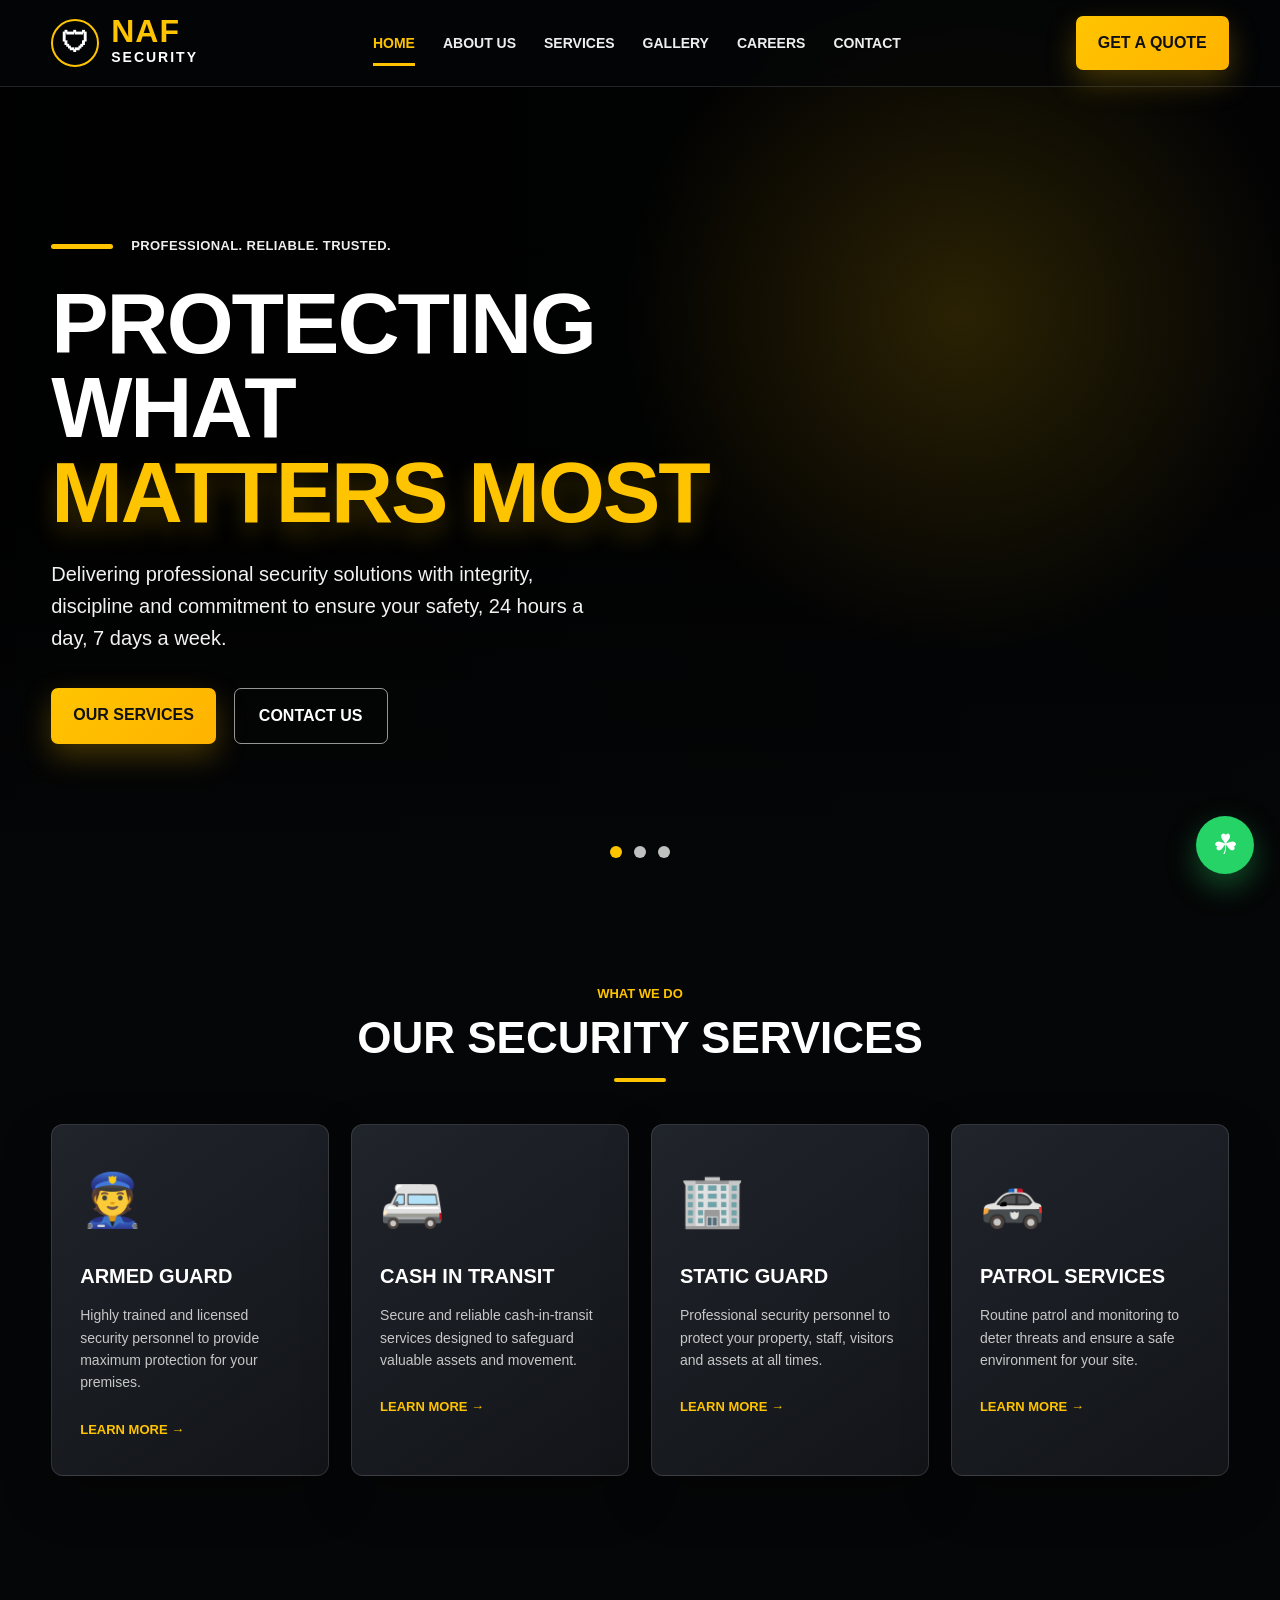
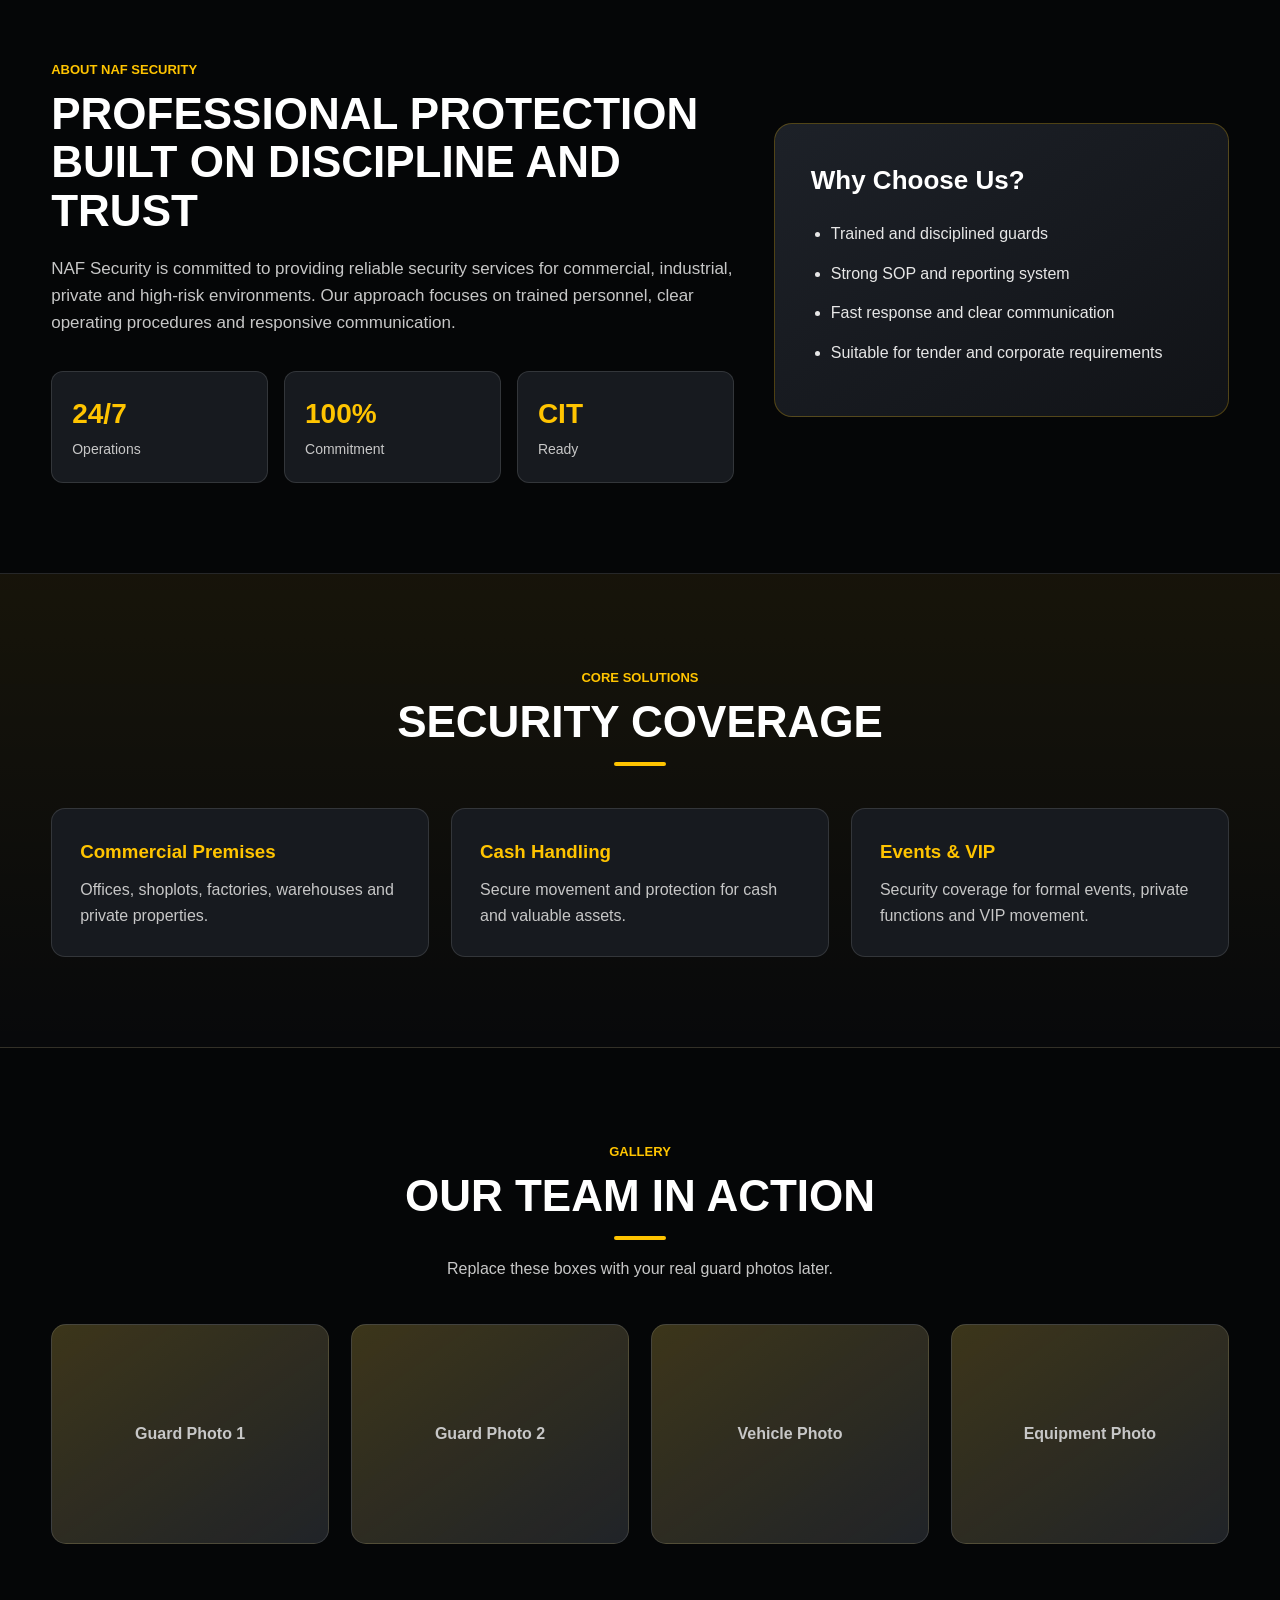
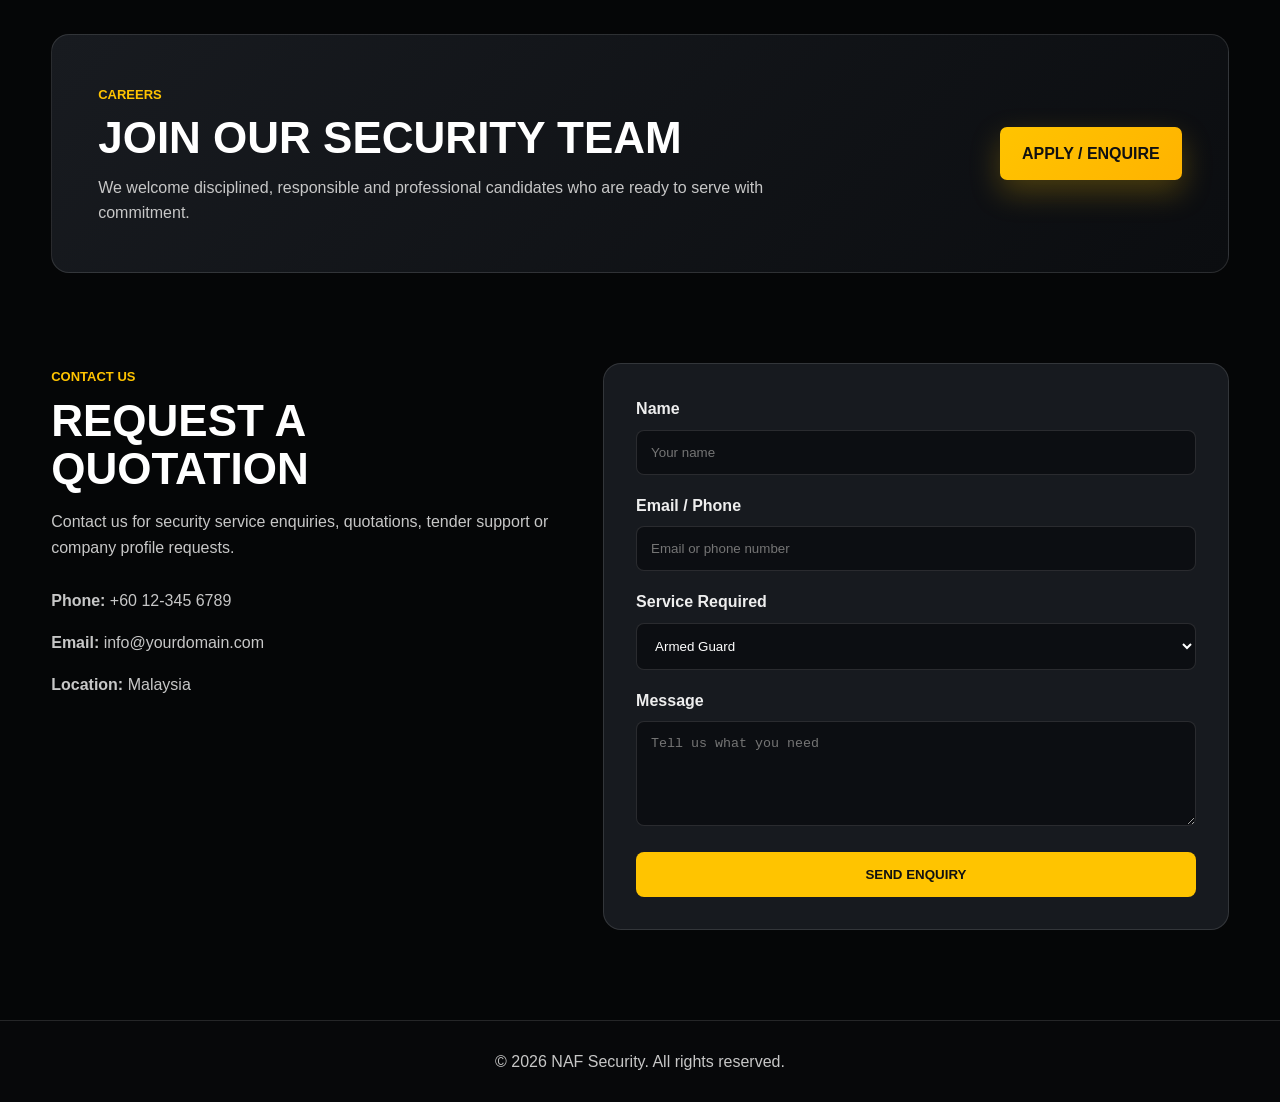
==== index.html @ c83f82d8 "Add files via upload" ====
<!DOCTYPE html>
<html lang="en">
<head>
  <meta charset="UTF-8" />
  <meta name="viewport" content="width=device-width, initial-scale=1.0" />
  <title>NAF Security | Professional Security Services</title>
  <meta name="description" content="NAF Security provides professional security services including armed guards, cash-in-transit, static guards, patrol services and event security." />
  <link rel="stylesheet" href="style.css" />
  <script defer src="script.js"></script>
</head>
<body>
  <header class="site-header" id="top">
    <nav class="navbar">
      <a href="#top" class="brand" aria-label="NAF Security Home">
        <div class="brand-mark">🛡</div>
        <div>
          <span class="brand-main">NAF</span>
          <span class="brand-sub">SECURITY</span>
        </div>
      </a>

      <button class="menu-btn" id="menuBtn" aria-label="Open menu">☰</button>

      <div class="nav-links" id="navLinks">
        <a href="#top" class="active">Home</a>
        <a href="#about">About Us</a>
        <a href="#services">Services</a>
        <a href="#gallery">Gallery</a>
        <a href="#careers">Careers</a>
        <a href="#contact">Contact</a>
      </div>

      <a href="#contact" class="quote-btn">Get a Quote</a>
    </nav>
  </header>

  <main>
    <section class="hero">
      <div class="hero-overlay"></div>
      <div class="hero-content">
        <div class="eyebrow">
          <span></span>
          Professional. Reliable. Trusted.
        </div>
        <h1>Protecting What <strong>Matters Most</strong></h1>
        <p>
          Delivering professional security solutions with integrity, discipline and commitment to ensure your safety, 24 hours a day, 7 days a week.
        </p>
        <div class="hero-actions">
          <a href="#services" class="primary-btn">Our Services</a>
          <a href="#contact" class="secondary-btn">Contact Us</a>
        </div>
      </div>

      <div class="hero-dots" aria-hidden="true">
        <span class="dot active-dot"></span>
        <span class="dot"></span>
        <span class="dot"></span>
      </div>
    </section>

    <section class="section services-preview" id="services">
      <div class="section-title">
        <span>What We Do</span>
        <h2>Our Security Services</h2>
      </div>

      <div class="service-grid">
        <article class="service-card">
          <div class="service-icon">👮</div>
          <h3>Armed Guard</h3>
          <p>Highly trained and licensed security personnel to provide maximum protection for your premises.</p>
          <a href="#contact">Learn More →</a>
        </article>

        <article class="service-card">
          <div class="service-icon">🚐</div>
          <h3>Cash In Transit</h3>
          <p>Secure and reliable cash-in-transit services designed to safeguard valuable assets and movement.</p>
          <a href="#contact">Learn More →</a>
        </article>

        <article class="service-card">
          <div class="service-icon">🏢</div>
          <h3>Static Guard</h3>
          <p>Professional security personnel to protect your property, staff, visitors and assets at all times.</p>
          <a href="#contact">Learn More →</a>
        </article>

        <article class="service-card">
          <div class="service-icon">🚓</div>
          <h3>Patrol Services</h3>
          <p>Routine patrol and monitoring to deter threats and ensure a safe environment for your site.</p>
          <a href="#contact">Learn More →</a>
        </article>
      </div>
    </section>

    <section class="section split-section" id="about">
      <div class="split-text">
        <span class="small-label">About NAF Security</span>
        <h2>Professional Protection Built on Discipline and Trust</h2>
        <p>
          NAF Security is committed to providing reliable security services for commercial, industrial, private and high-risk environments. Our approach focuses on trained personnel, clear operating procedures and responsive communication.
        </p>
        <div class="stats">
          <div>
            <strong>24/7</strong>
            <span>Operations</span>
          </div>
          <div>
            <strong>100%</strong>
            <span>Commitment</span>
          </div>
          <div>
            <strong>CIT</strong>
            <span>Ready</span>
          </div>
        </div>
      </div>

      <div class="about-card">
        <h3>Why Choose Us?</h3>
        <ul>
          <li>Trained and disciplined guards</li>
          <li>Strong SOP and reporting system</li>
          <li>Fast response and clear communication</li>
          <li>Suitable for tender and corporate requirements</li>
        </ul>
      </div>
    </section>

    <section class="section dark-section">
      <div class="section-title">
        <span>Core Solutions</span>
        <h2>Security Coverage</h2>
      </div>

      <div class="coverage-grid">
        <div class="coverage-item">
          <h3>Commercial Premises</h3>
          <p>Offices, shoplots, factories, warehouses and private properties.</p>
        </div>
        <div class="coverage-item">
          <h3>Cash Handling</h3>
          <p>Secure movement and protection for cash and valuable assets.</p>
        </div>
        <div class="coverage-item">
          <h3>Events & VIP</h3>
          <p>Security coverage for formal events, private functions and VIP movement.</p>
        </div>
      </div>
    </section>

    <section class="section gallery-section" id="gallery">
      <div class="section-title">
        <span>Gallery</span>
        <h2>Our Team in Action</h2>
        <p class="section-subtitle">Replace these boxes with your real guard photos later.</p>
      </div>

      <div class="gallery-grid">
        <div class="gallery-box">Guard Photo 1</div>
        <div class="gallery-box">Guard Photo 2</div>
        <div class="gallery-box">Vehicle Photo</div>
        <div class="gallery-box">Equipment Photo</div>
      </div>
    </section>

    <section class="section careers-section" id="careers">
      <div>
        <span class="small-label">Careers</span>
        <h2>Join Our Security Team</h2>
        <p>We welcome disciplined, responsible and professional candidates who are ready to serve with commitment.</p>
      </div>
      <a href="#contact" class="primary-btn">Apply / Enquire</a>
    </section>

    <section class="section contact-section" id="contact">
      <div class="contact-info">
        <span class="small-label">Contact Us</span>
        <h2>Request a Quotation</h2>
        <p>Contact us for security service enquiries, quotations, tender support or company profile requests.</p>

        <div class="contact-list">
          <p><strong>Phone:</strong> +60 12-345 6789</p>
          <p><strong>Email:</strong> info@yourdomain.com</p>
          <p><strong>Location:</strong> Malaysia</p>
        </div>
      </div>

      <form class="contact-form" action="mailto:info@yourdomain.com" method="post" enctype="text/plain">
        <label>
          Name
          <input type="text" name="name" placeholder="Your name" required />
        </label>
        <label>
          Email / Phone
          <input type="text" name="contact" placeholder="Email or phone number" required />
        </label>
        <label>
          Service Required
          <select name="service">
            <option>Armed Guard</option>
            <option>Cash In Transit</option>
            <option>Static Guard</option>
            <option>Patrol Services</option>
            <option>Other</option>
          </select>
        </label>
        <label>
          Message
          <textarea name="message" rows="5" placeholder="Tell us what you need"></textarea>
        </label>
        <button type="submit">Send Enquiry</button>
      </form>
    </section>
  </main>

  <a class="whatsapp-float" href="https://wa.me/60123456789" target="_blank" aria-label="Contact us on WhatsApp">☘</a>

  <footer>
    <p>© <span id="year"></span> NAF Security. All rights reserved.</p>
  </footer>
</body>
</html>
---- style.css ----
* {
  box-sizing: border-box;
  margin: 0;
  padding: 0;
}

:root {
  --black: #050607;
  --dark: #0b0d10;
  --card: #171a1f;
  --card-2: #20242b;
  --yellow: #ffc400;
  --yellow-dark: #dca600;
  --white: #ffffff;
  --muted: #c7c7c7;
  --line: rgba(255, 255, 255, 0.12);
}

html {
  scroll-behavior: smooth;
}

body {
  font-family: Arial, Helvetica, sans-serif;
  background: var(--black);
  color: var(--white);
  line-height: 1.6;
}

a {
  color: inherit;
  text-decoration: none;
}

.site-header {
  position: fixed;
  top: 0;
  width: 100%;
  z-index: 50;
  background: rgba(5, 6, 7, 0.72);
  backdrop-filter: blur(14px);
  border-bottom: 1px solid var(--line);
}

.navbar {
  width: min(1200px, 92%);
  margin: auto;
  height: 86px;
  display: flex;
  align-items: center;
  justify-content: space-between;
}

.brand {
  display: flex;
  align-items: center;
  gap: 12px;
  font-weight: 900;
}

.brand-mark {
  width: 48px;
  height: 48px;
  display: grid;
  place-items: center;
  font-size: 28px;
  border: 2px solid var(--yellow);
  border-radius: 50%;
}

.brand-main {
  display: block;
  color: var(--yellow);
  font-size: 32px;
  line-height: 0.9;
  letter-spacing: 1px;
}

.brand-sub {
  display: block;
  font-size: 14px;
  letter-spacing: 2px;
}

.nav-links {
  display: flex;
  align-items: center;
  gap: 28px;
  text-transform: uppercase;
  font-size: 14px;
  font-weight: 800;
}

.nav-links a {
  position: relative;
  color: #eeeeee;
}

.nav-links a.active,
.nav-links a:hover {
  color: var(--yellow);
}

.nav-links a.active::after,
.nav-links a:hover::after {
  content: "";
  position: absolute;
  left: 0;
  bottom: -12px;
  width: 100%;
  height: 3px;
  background: var(--yellow);
}

.quote-btn,
.primary-btn {
  background: linear-gradient(135deg, var(--yellow), #ffb300);
  color: #111;
  padding: 14px 22px;
  border-radius: 7px;
  font-weight: 900;
  text-transform: uppercase;
  box-shadow: 0 12px 30px rgba(255, 196, 0, 0.25);
}

.quote-btn:hover,
.primary-btn:hover {
  transform: translateY(-2px);
  transition: 0.2s;
}

.menu-btn {
  display: none;
  background: none;
  border: 1px solid var(--line);
  color: var(--white);
  font-size: 26px;
  padding: 8px 12px;
  border-radius: 8px;
}

.hero {
  min-height: 100vh;
  position: relative;
  display: flex;
  align-items: center;
  overflow: hidden;
  background:
    linear-gradient(90deg, rgba(0,0,0,0.92) 0%, rgba(0,0,0,0.76) 42%, rgba(0,0,0,0.45) 100%),
    url("images/hero-guards.svg");
  background-size: cover;
  background-position: center;
}

.hero::after {
  content: "";
  position: absolute;
  inset: 0;
  background:
    radial-gradient(circle at 75% 35%, rgba(255, 196, 0, 0.16), transparent 30%),
    linear-gradient(180deg, transparent 55%, var(--black) 100%);
}

.hero-content {
  position: relative;
  z-index: 2;
  width: min(1200px, 92%);
  margin: auto;
  padding-top: 80px;
}

.eyebrow {
  display: flex;
  align-items: center;
  gap: 18px;
  color: #eeeeee;
  text-transform: uppercase;
  font-weight: 900;
  font-size: 13px;
  letter-spacing: 0.4px;
  margin-bottom: 24px;
}

.eyebrow span {
  width: 62px;
  height: 5px;
  background: var(--yellow);
  border-radius: 99px;
}

.hero h1 {
  max-width: 700px;
  font-size: clamp(42px, 7vw, 86px);
  line-height: 0.98;
  text-transform: uppercase;
  letter-spacing: -2px;
  margin-bottom: 24px;
}

.hero h1 strong {
  display: block;
  color: var(--yellow);
  text-shadow: 0 12px 25px rgba(255, 196, 0, 0.22);
}

.hero p {
  max-width: 560px;
  color: #f2f2f2;
  font-size: 20px;
  margin-bottom: 34px;
}

.hero-actions {
  display: flex;
  gap: 18px;
  flex-wrap: wrap;
}

.secondary-btn {
  border: 1px solid rgba(255,255,255,0.58);
  padding: 14px 24px;
  border-radius: 7px;
  font-weight: 900;
  text-transform: uppercase;
}

.secondary-btn:hover {
  background: rgba(255,255,255,0.08);
}

.hero-dots {
  position: absolute;
  z-index: 3;
  bottom: 42px;
  left: 50%;
  transform: translateX(-50%);
  display: flex;
  gap: 12px;
}

.dot {
  width: 12px;
  height: 12px;
  background: rgba(255,255,255,0.75);
  border-radius: 50%;
}

.active-dot {
  background: var(--yellow);
}

.section {
  width: min(1200px, 92%);
  margin: auto;
  padding: 90px 0;
}

.services-preview {
  margin-top: -10px;
}

.section-title {
  text-align: center;
  margin-bottom: 42px;
}

.section-title span,
.small-label {
  color: var(--yellow);
  text-transform: uppercase;
  font-weight: 900;
  font-size: 13px;
}

.section-title h2,
.split-text h2,
.careers-section h2,
.contact-info h2 {
  font-size: clamp(30px, 4vw, 44px);
  text-transform: uppercase;
  line-height: 1.1;
  margin-top: 8px;
}

.section-title h2::after {
  content: "";
  width: 52px;
  height: 4px;
  background: var(--yellow);
  display: block;
  margin: 16px auto 0;
  border-radius: 99px;
}

.section-subtitle {
  color: var(--muted);
  margin-top: 16px;
}

.service-grid {
  display: grid;
  grid-template-columns: repeat(4, 1fr);
  gap: 22px;
}

.service-card {
  background: linear-gradient(145deg, var(--card-2), #121418);
  border: 1px solid var(--line);
  border-radius: 12px;
  padding: 34px 28px;
  min-height: 265px;
  box-shadow: 0 20px 50px rgba(0,0,0,0.28);
  transition: 0.25s;
}

.service-card:hover {
  transform: translateY(-10px);
  border-color: rgba(255,196,0,0.5);
}

.service-icon {
  font-size: 52px;
  margin-bottom: 18px;
  filter: grayscale(0.1);
}

.service-card h3 {
  font-size: 20px;
  text-transform: uppercase;
  margin-bottom: 12px;
}

.service-card p {
  color: var(--muted);
  font-size: 14px;
  margin-bottom: 22px;
}

.service-card a {
  color: var(--yellow);
  text-transform: uppercase;
  font-size: 13px;
  font-weight: 900;
}

.split-section {
  display: grid;
  grid-template-columns: 1.2fr 0.8fr;
  gap: 40px;
  align-items: center;
}

.split-text p {
  color: var(--muted);
  margin-top: 20px;
  font-size: 17px;
}

.stats {
  display: grid;
  grid-template-columns: repeat(3, 1fr);
  gap: 16px;
  margin-top: 34px;
}

.stats div {
  background: var(--card);
  border: 1px solid var(--line);
  border-radius: 12px;
  padding: 20px;
}

.stats strong {
  display: block;
  color: var(--yellow);
  font-size: 28px;
}

.stats span {
  color: var(--muted);
  font-size: 14px;
}

.about-card {
  background: linear-gradient(145deg, #1d2128, #111317);
  border: 1px solid rgba(255, 196, 0, 0.25);
  border-radius: 18px;
  padding: 36px;
}

.about-card h3 {
  font-size: 26px;
  margin-bottom: 20px;
}

.about-card li {
  margin-left: 20px;
  margin-bottom: 14px;
  color: #e7e7e7;
}

.dark-section {
  width: 100%;
  padding-left: max(4%, calc((100% - 1200px) / 2));
  padding-right: max(4%, calc((100% - 1200px) / 2));
  background:
    linear-gradient(180deg, rgba(255,196,0,0.06), transparent),
    #08090b;
  border-top: 1px solid var(--line);
  border-bottom: 1px solid var(--line);
}

.coverage-grid,
.gallery-grid {
  display: grid;
  grid-template-columns: repeat(3, 1fr);
  gap: 22px;
}

.coverage-item {
  background: var(--card);
  border: 1px solid var(--line);
  border-radius: 14px;
  padding: 28px;
}

.coverage-item h3 {
  color: var(--yellow);
  margin-bottom: 10px;
}

.coverage-item p {
  color: var(--muted);
}

.gallery-grid {
  grid-template-columns: repeat(4, 1fr);
}

.gallery-box {
  min-height: 220px;
  border-radius: 15px;
  background:
    linear-gradient(145deg, rgba(255,196,0,0.16), rgba(255,255,255,0.04)),
    #171a1f;
  border: 1px solid var(--line);
  display: grid;
  place-items: center;
  color: var(--muted);
  font-weight: 800;
}

.careers-section {
  background: linear-gradient(135deg, #181b20, #0b0d10);
  border: 1px solid var(--line);
  border-radius: 18px;
  padding: 46px;
  display: flex;
  justify-content: space-between;
  align-items: center;
  gap: 24px;
}

.careers-section p {
  color: var(--muted);
  margin-top: 12px;
  max-width: 700px;
}

.contact-section {
  display: grid;
  grid-template-columns: 0.9fr 1.1fr;
  gap: 40px;
}

.contact-info p {
  color: var(--muted);
  margin-top: 16px;
}

.contact-list {
  margin-top: 28px;
}

.contact-form {
  background: var(--card);
  border: 1px solid var(--line);
  border-radius: 18px;
  padding: 32px;
  display: grid;
  gap: 18px;
}

.contact-form label {
  color: #eeeeee;
  font-weight: 700;
}

.contact-form input,
.contact-form select,
.contact-form textarea {
  width: 100%;
  margin-top: 8px;
  padding: 14px 14px;
  border-radius: 8px;
  border: 1px solid var(--line);
  background: #0c0e12;
  color: var(--white);
  outline: none;
}

.contact-form input:focus,
.contact-form select:focus,
.contact-form textarea:focus {
  border-color: var(--yellow);
}

.contact-form button {
  border: none;
  background: var(--yellow);
  color: #111;
  padding: 15px;
  border-radius: 8px;
  font-weight: 900;
  text-transform: uppercase;
  cursor: pointer;
}

.whatsapp-float {
  position: fixed;
  right: 26px;
  bottom: 26px;
  width: 58px;
  height: 58px;
  background: #25d366;
  border-radius: 50%;
  display: grid;
  place-items: center;
  font-size: 28px;
  z-index: 70;
  box-shadow: 0 12px 30px rgba(37, 211, 102, 0.35);
}

footer {
  border-top: 1px solid var(--line);
  text-align: center;
  color: var(--muted);
  padding: 28px;
  background: #07080a;
}

@media (max-width: 980px) {
  .quote-btn {
    display: none;
  }

  .menu-btn {
    display: block;
  }

  .nav-links {
    position: absolute;
    top: 86px;
    right: 4%;
    left: 4%;
    background: rgba(12, 14, 18, 0.98);
    border: 1px solid var(--line);
    border-radius: 14px;
    padding: 20px;
    display: none;
    flex-direction: column;
    align-items: flex-start;
  }

  .nav-links.show {
    display: flex;
  }

  .service-grid,
  .coverage-grid,
  .gallery-grid {
    grid-template-columns: repeat(2, 1fr);
  }

  .split-section,
  .contact-section {
    grid-template-columns: 1fr;
  }

  .careers-section {
    flex-direction: column;
    align-items: flex-start;
  }
}

@media (max-width: 620px) {
  .navbar {
    height: 76px;
  }

  .brand-main {
    font-size: 26px;
  }

  .brand-mark {
    width: 42px;
    height: 42px;
  }

  .nav-links {
    top: 76px;
  }

  .hero p {
    font-size: 16px;
  }

  .hero-actions {
    flex-direction: column;
    align-items: flex-start;
  }

  .service-grid,
  .coverage-grid,
  .gallery-grid,
  .stats {
    grid-template-columns: 1fr;
  }

  .section {
    padding: 70px 0;
  }

  .careers-section,
  .contact-form {
    padding: 24px;
  }
}
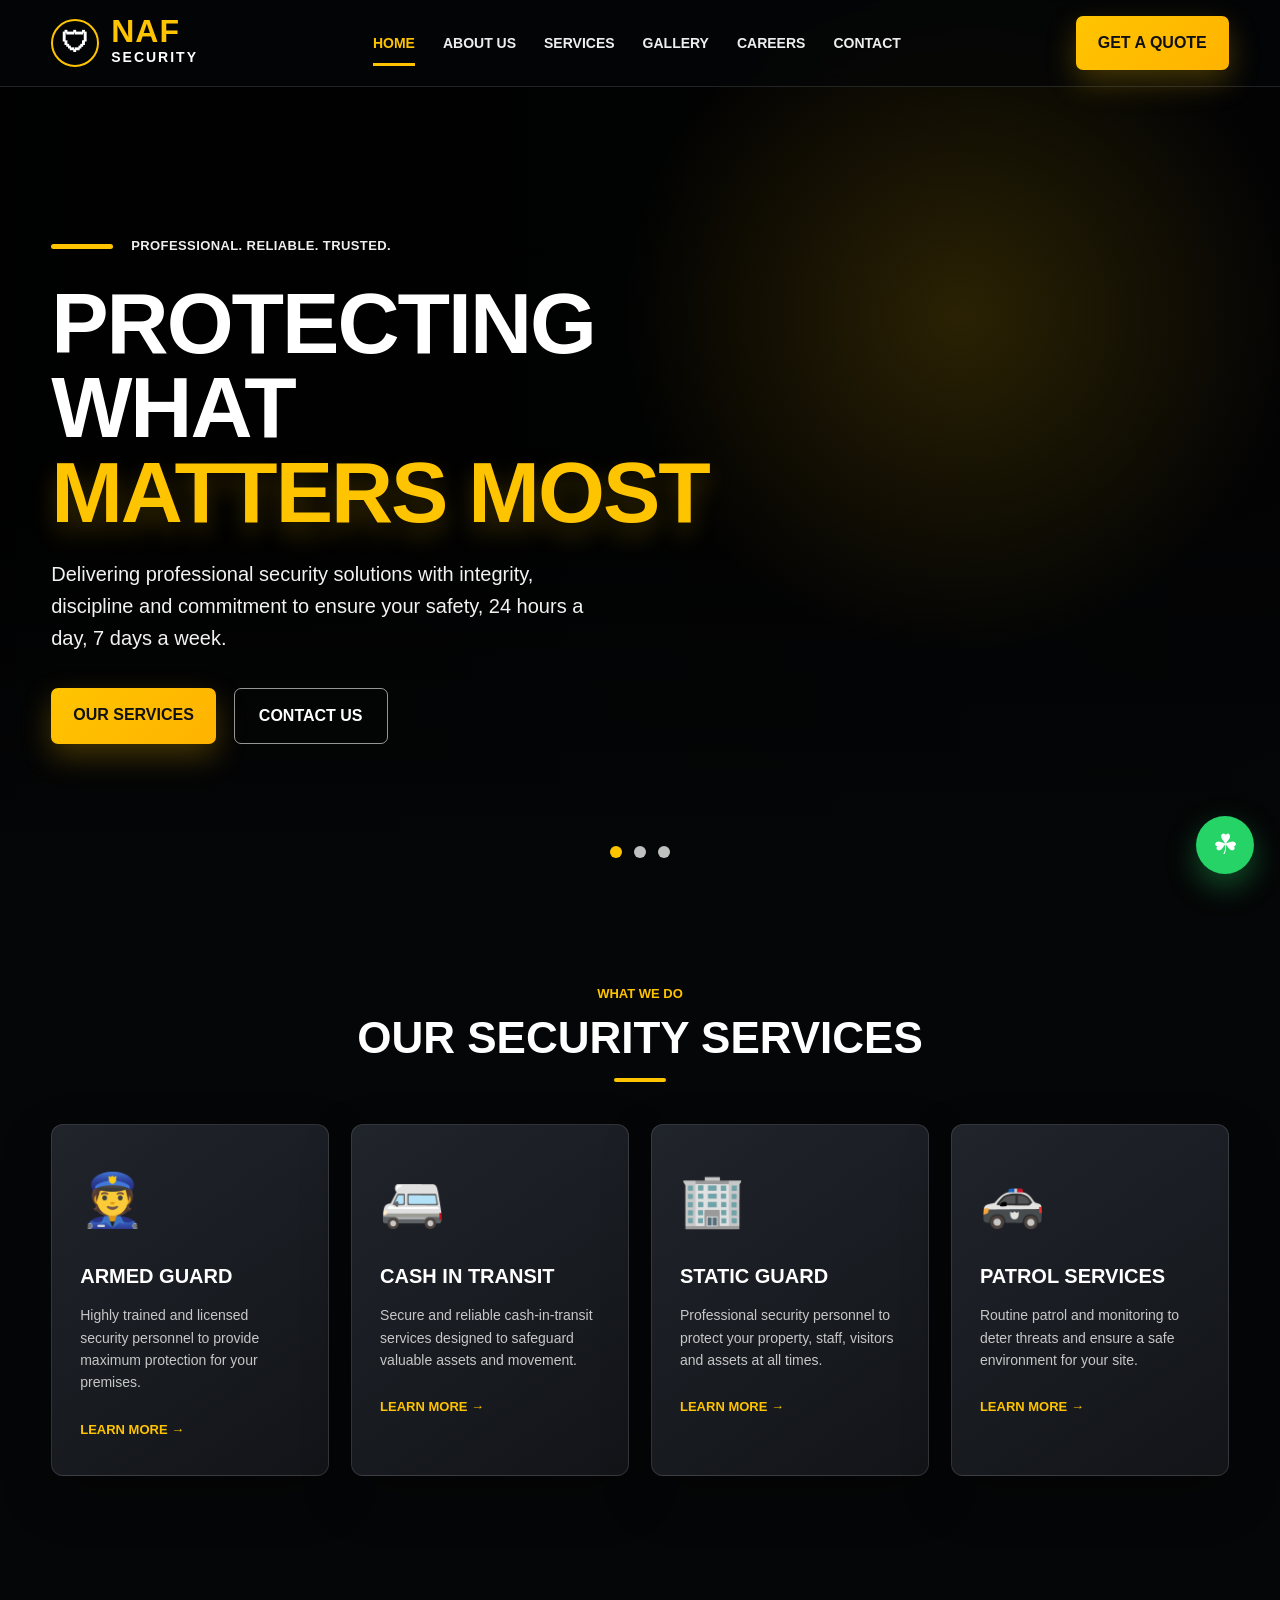
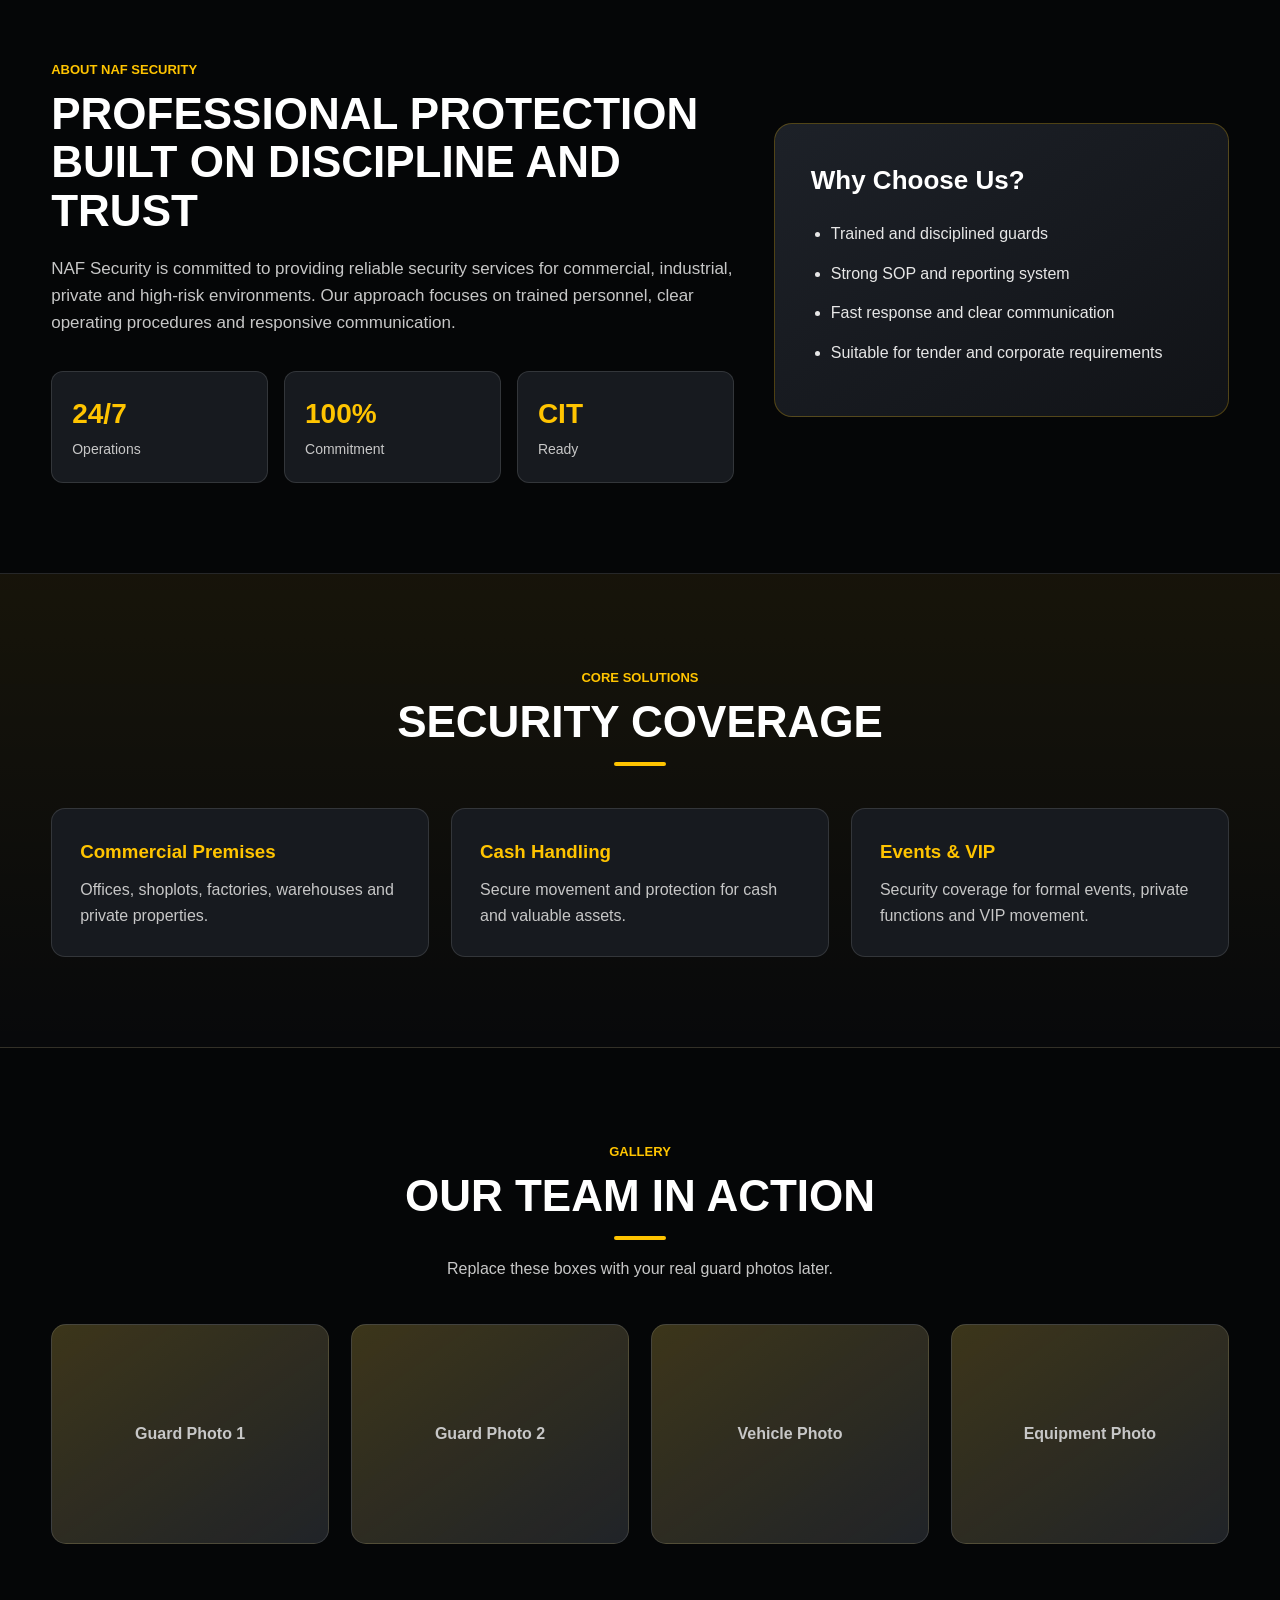
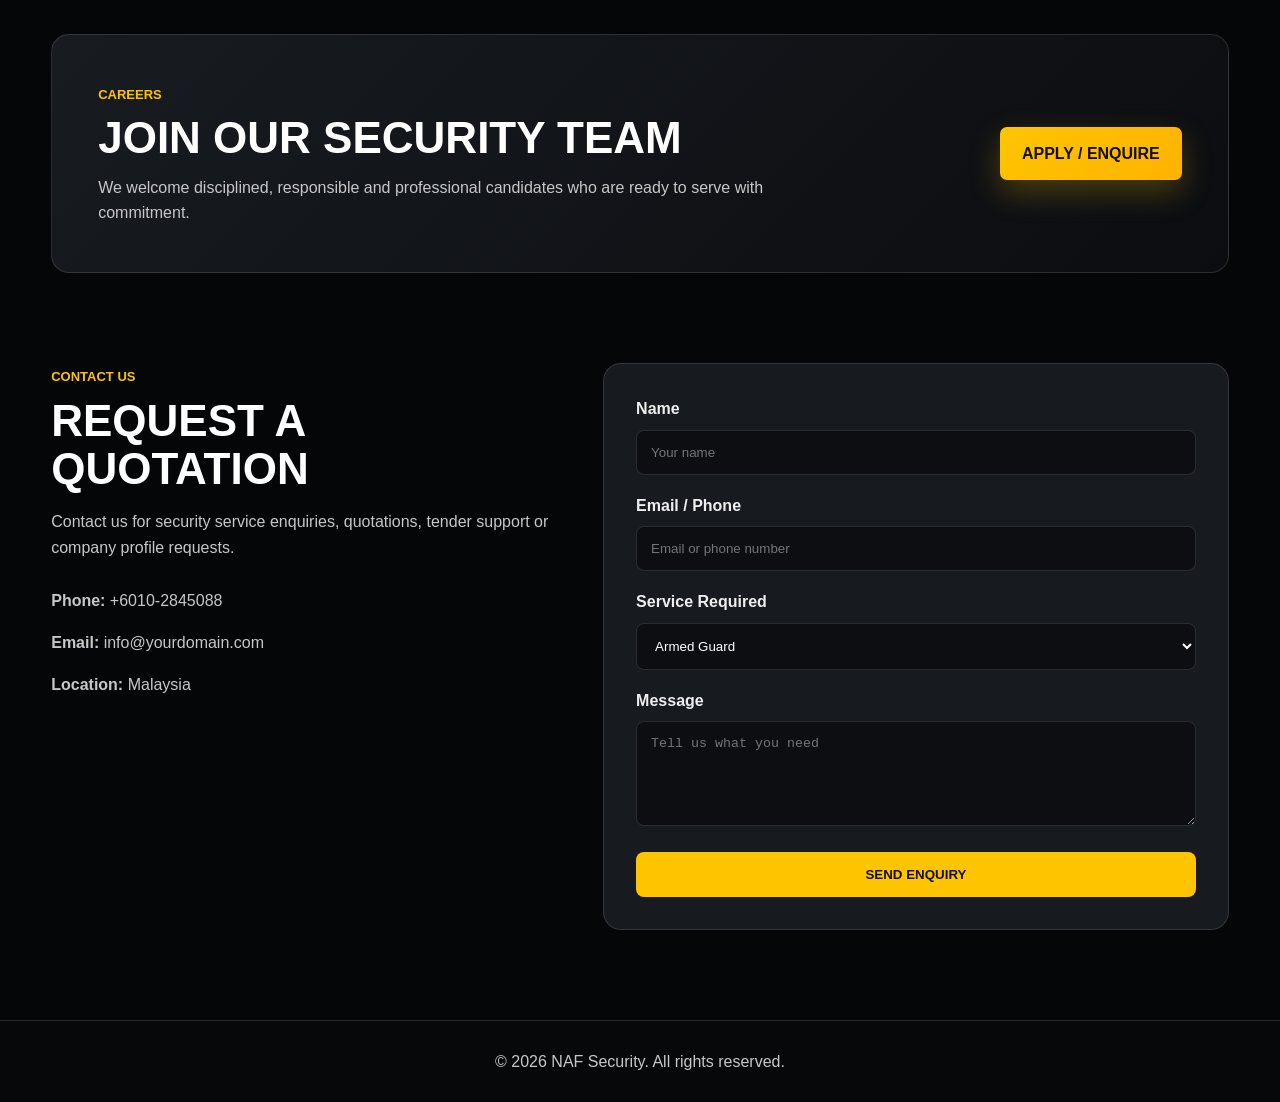
==== commit 35d57db9: "Update contact phone number and WhatsApp link" ====
--- a/index.html
+++ b/index.html
@@ -183,7 +183,7 @@
         <p>Contact us for security service enquiries, quotations, tender support or company profile requests.</p>
 
         <div class="contact-list">
-          <p><strong>Phone:</strong> +60 12-345 6789</p>
+          <p><strong>Phone:</strong> +6010-2845088</p>
           <p><strong>Email:</strong> info@yourdomain.com</p>
           <p><strong>Location:</strong> Malaysia</p>
         </div>
@@ -217,7 +217,7 @@
     </section>
   </main>
 
-  <a class="whatsapp-float" href="https://wa.me/60123456789" target="_blank" aria-label="Contact us on WhatsApp">☘</a>
+  <a class="whatsapp-float" href="https://wa.me/60102845088" target="_blank" aria-label="Contact us on WhatsApp">☘</a>
 
   <footer>
     <p>© <span id="year"></span> NAF Security. All rights reserved.</p>
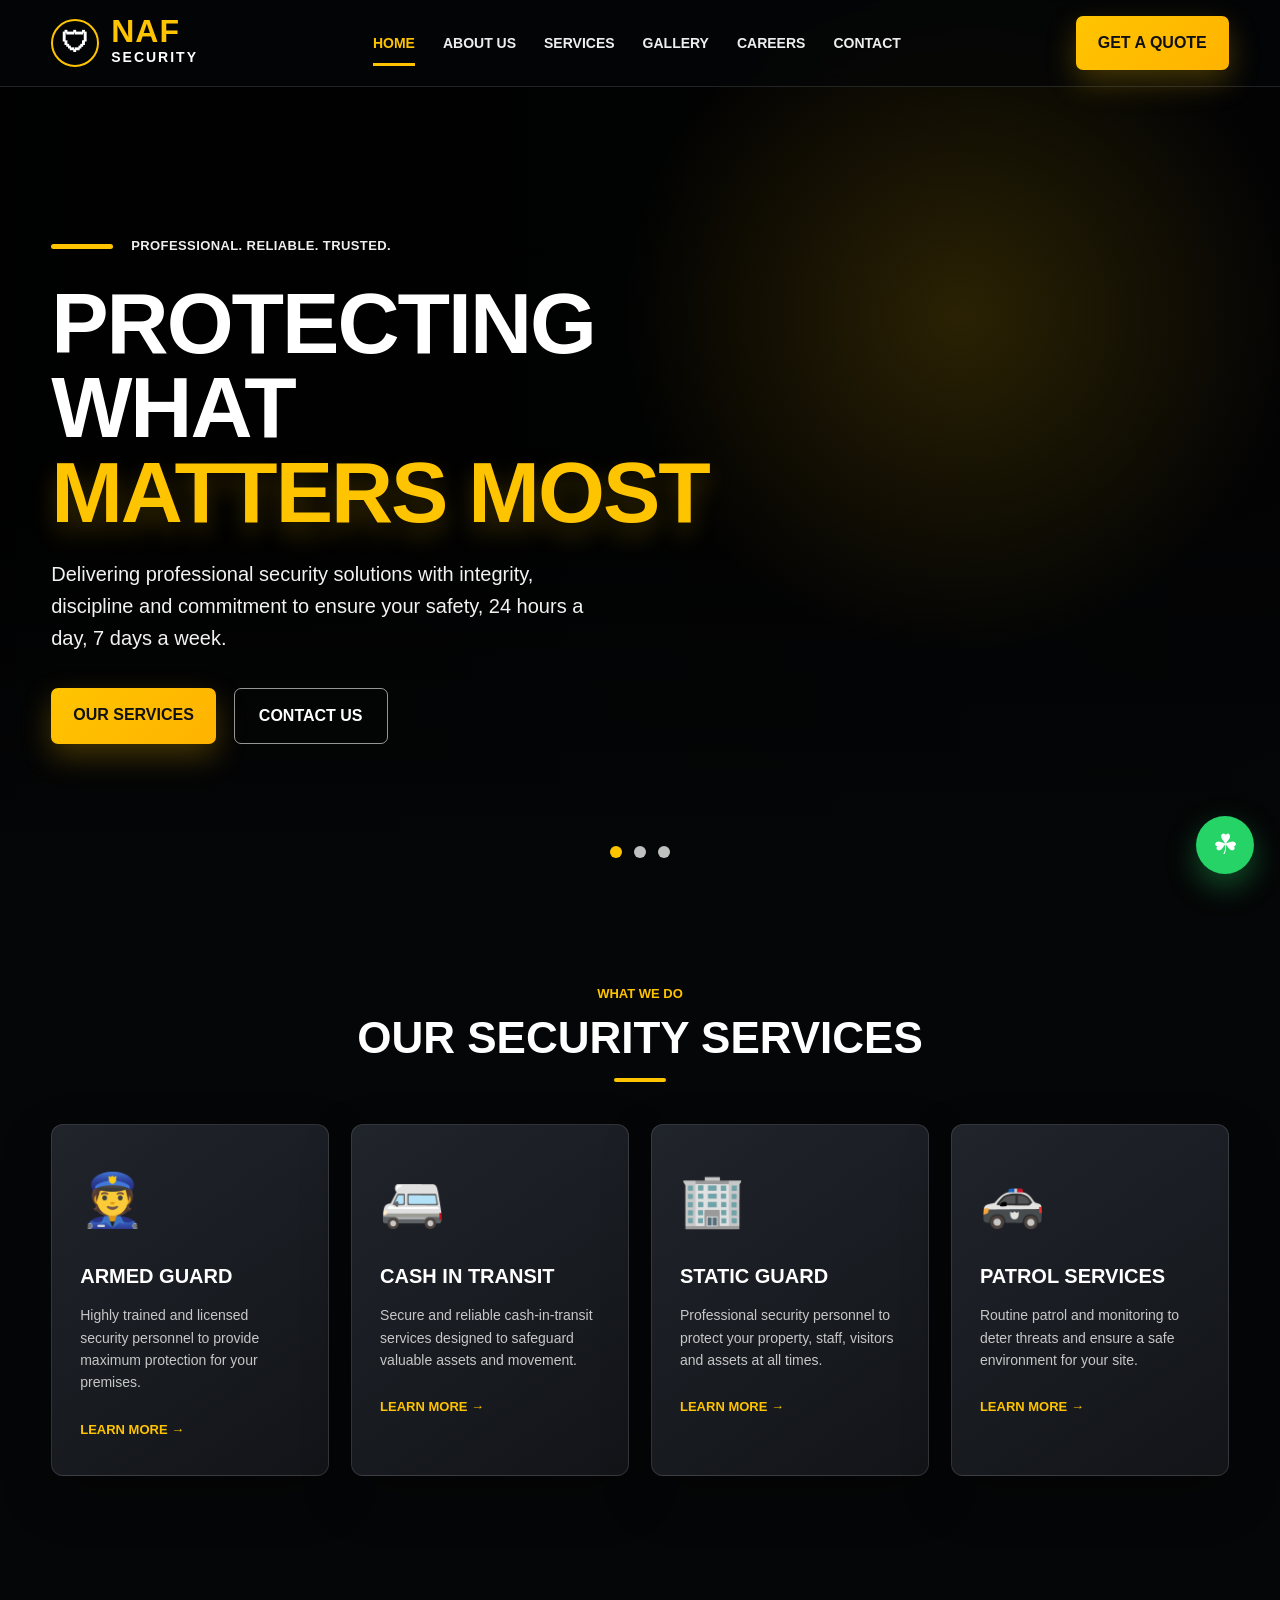
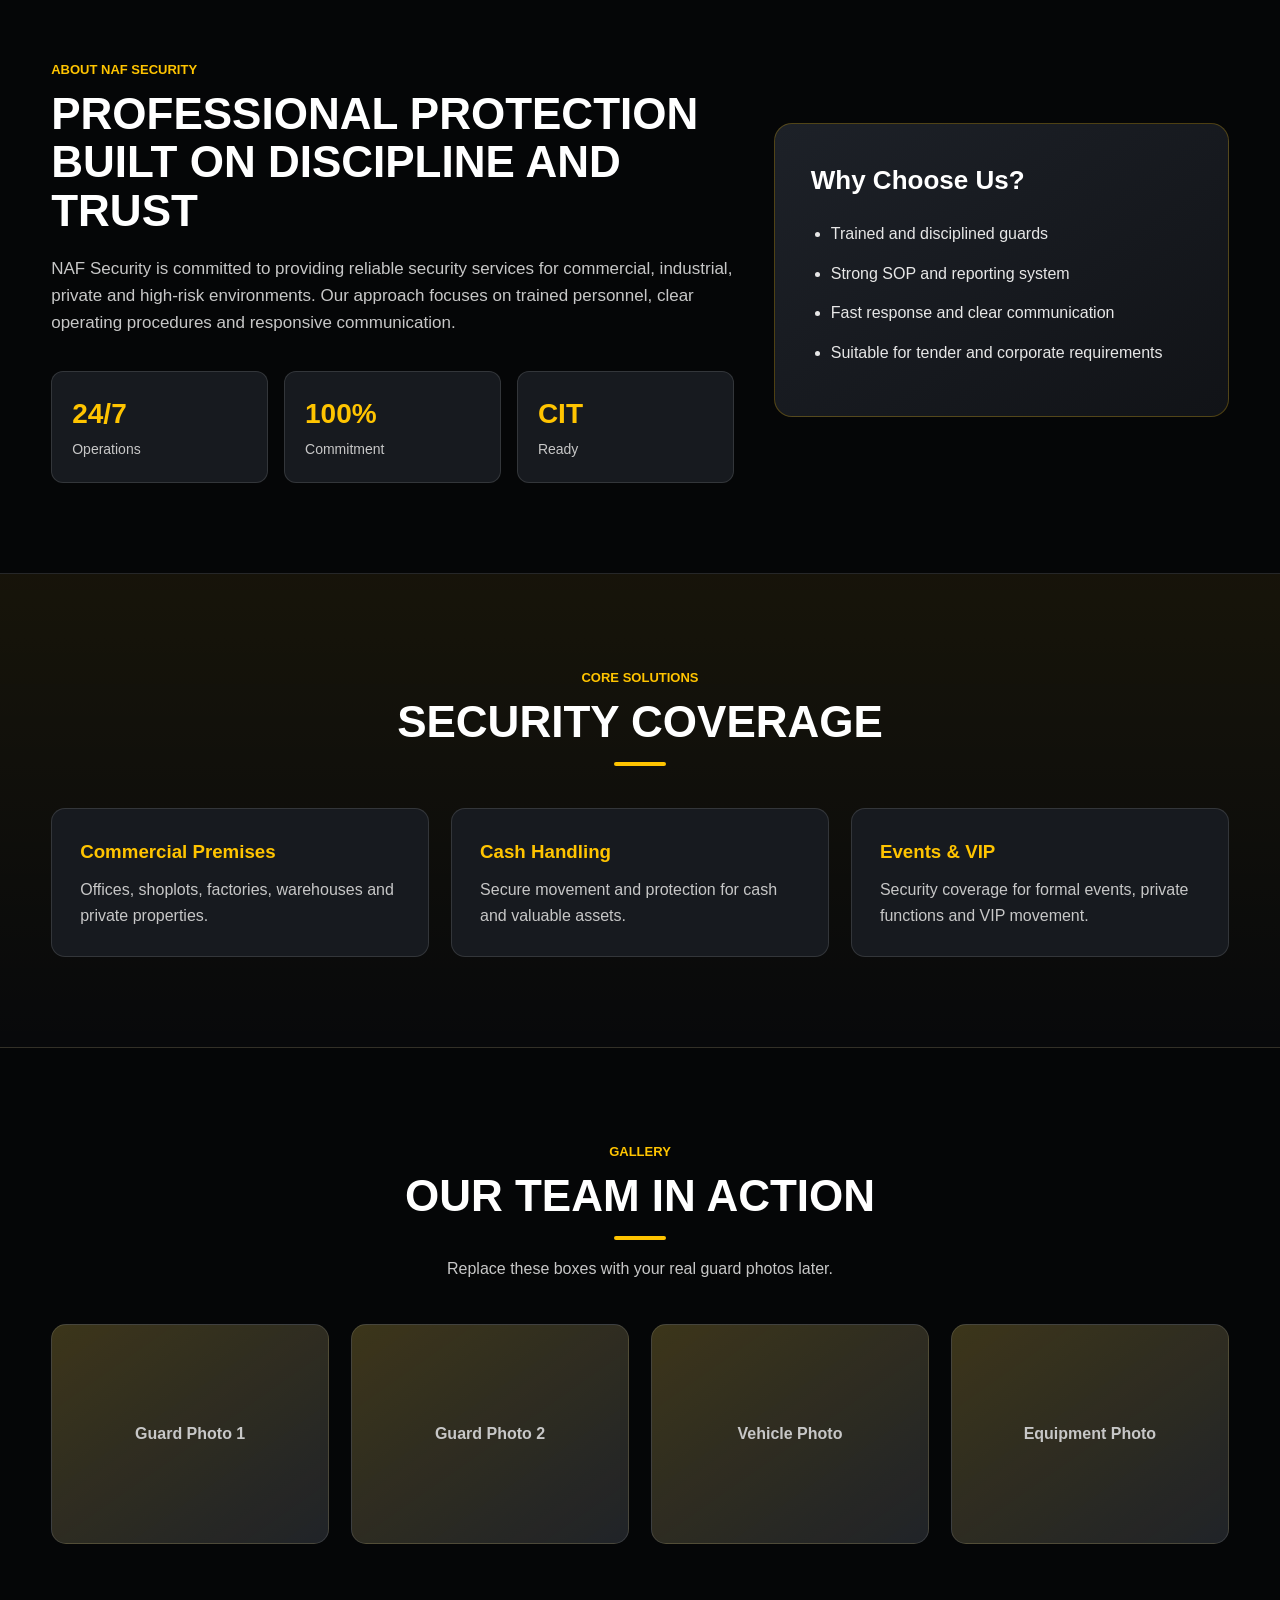
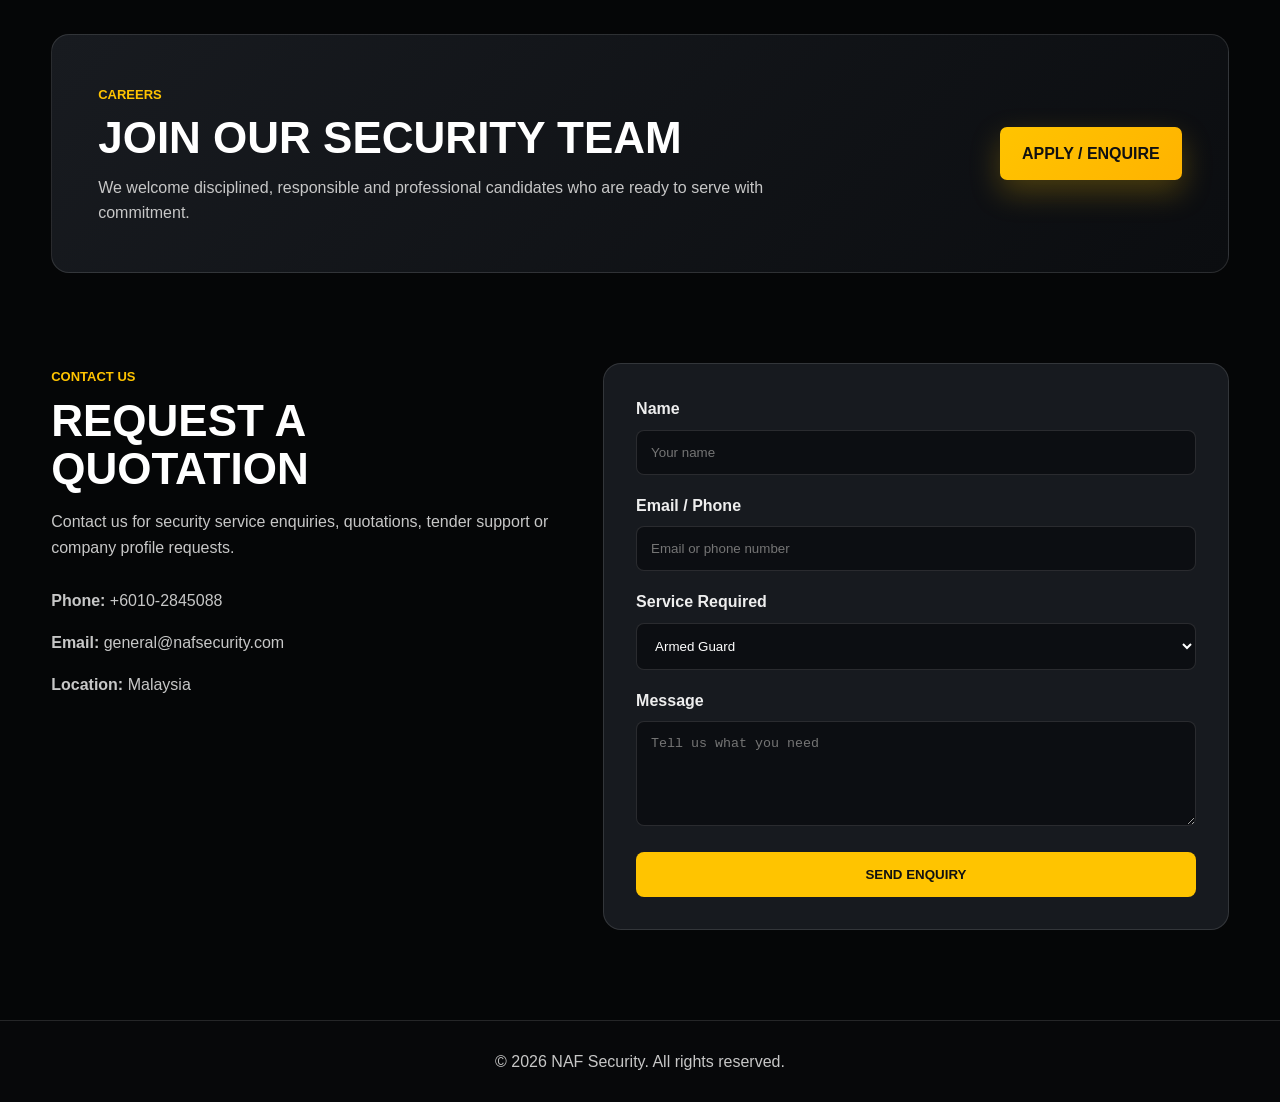
==== commit 5a564033: "Update index.html" ====
--- a/index.html
+++ b/index.html
@@ -184,12 +184,12 @@
 
         <div class="contact-list">
           <p><strong>Phone:</strong> +6010-2845088</p>
-          <p><strong>Email:</strong> info@yourdomain.com</p>
+          <p><strong>Email:</strong> general@nafsecurity.com</p>
           <p><strong>Location:</strong> Malaysia</p>
         </div>
       </div>
 
-      <form class="contact-form" action="mailto:info@yourdomain.com" method="post" enctype="text/plain">
+      <form class="contact-form" action="mailto:general@nafsecurity.com" method="post" enctype="text/plain">
         <label>
           Name
           <input type="text" name="name" placeholder="Your name" required />
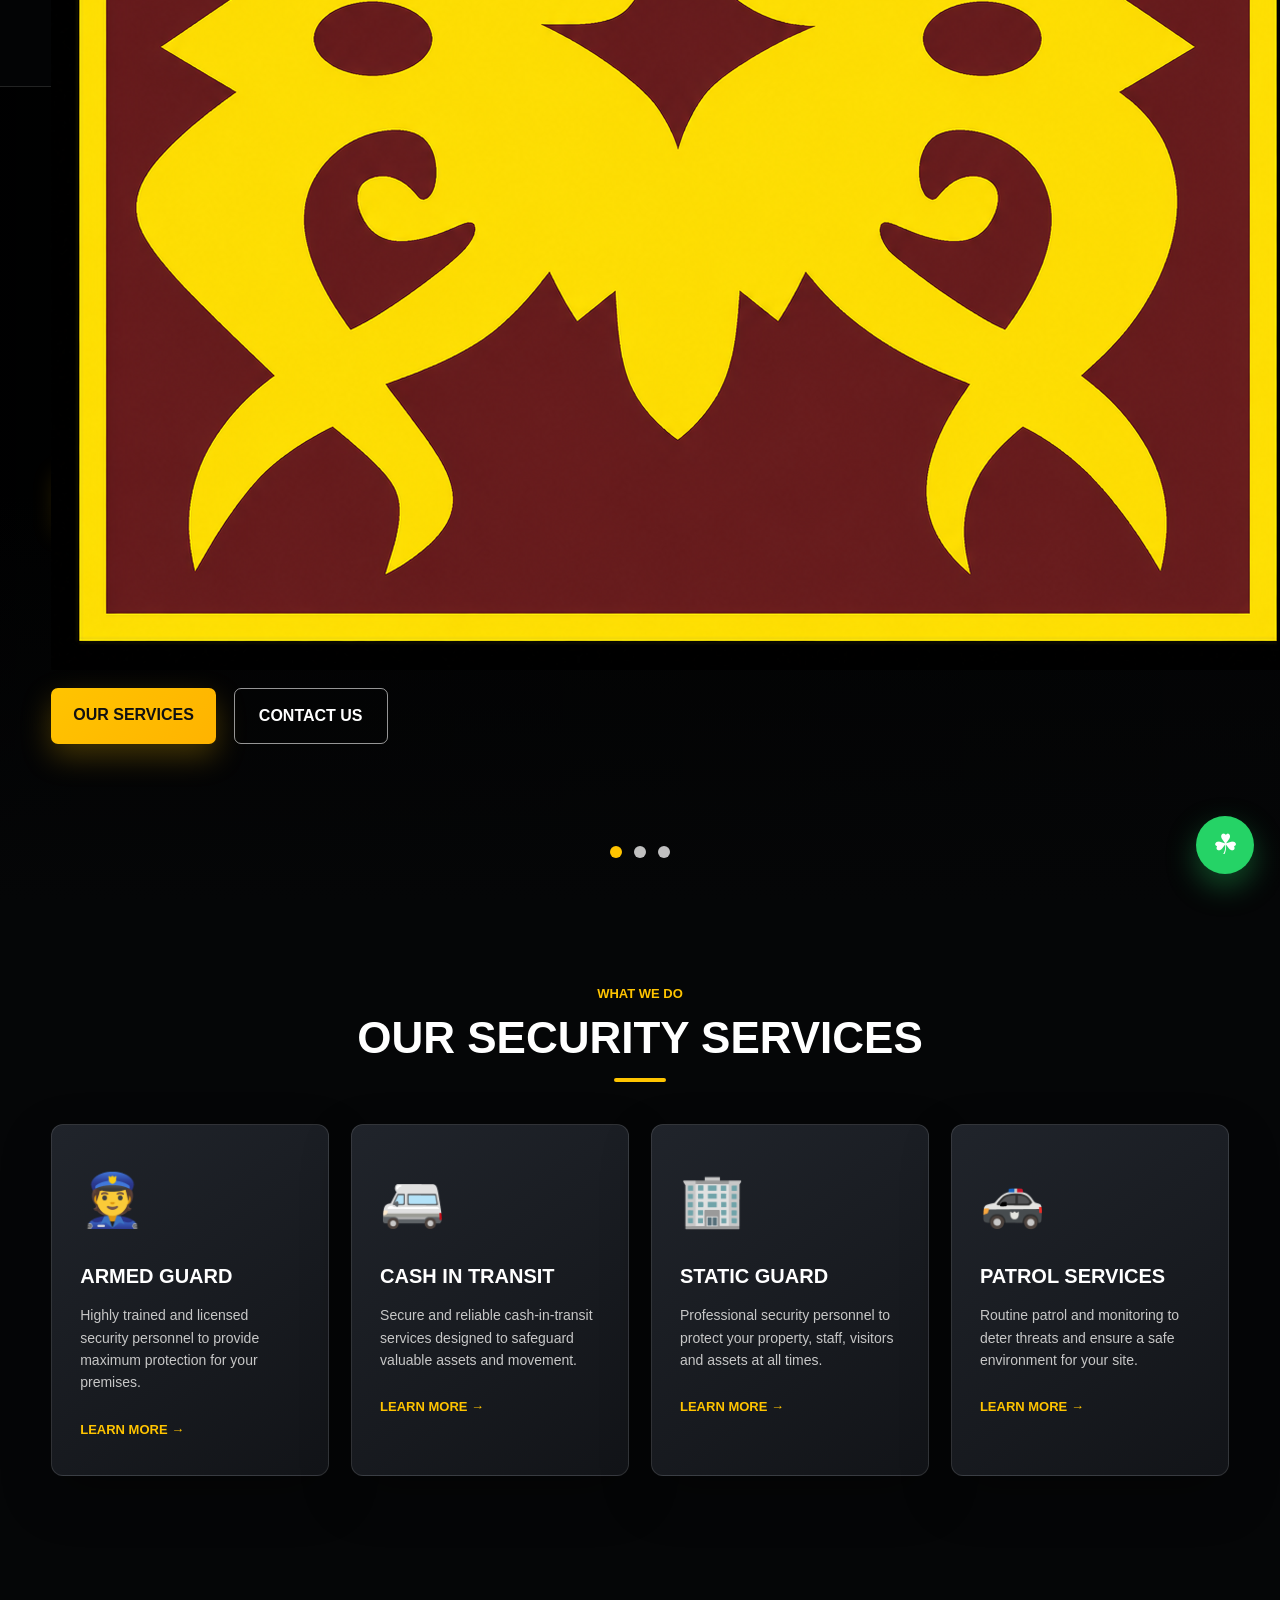
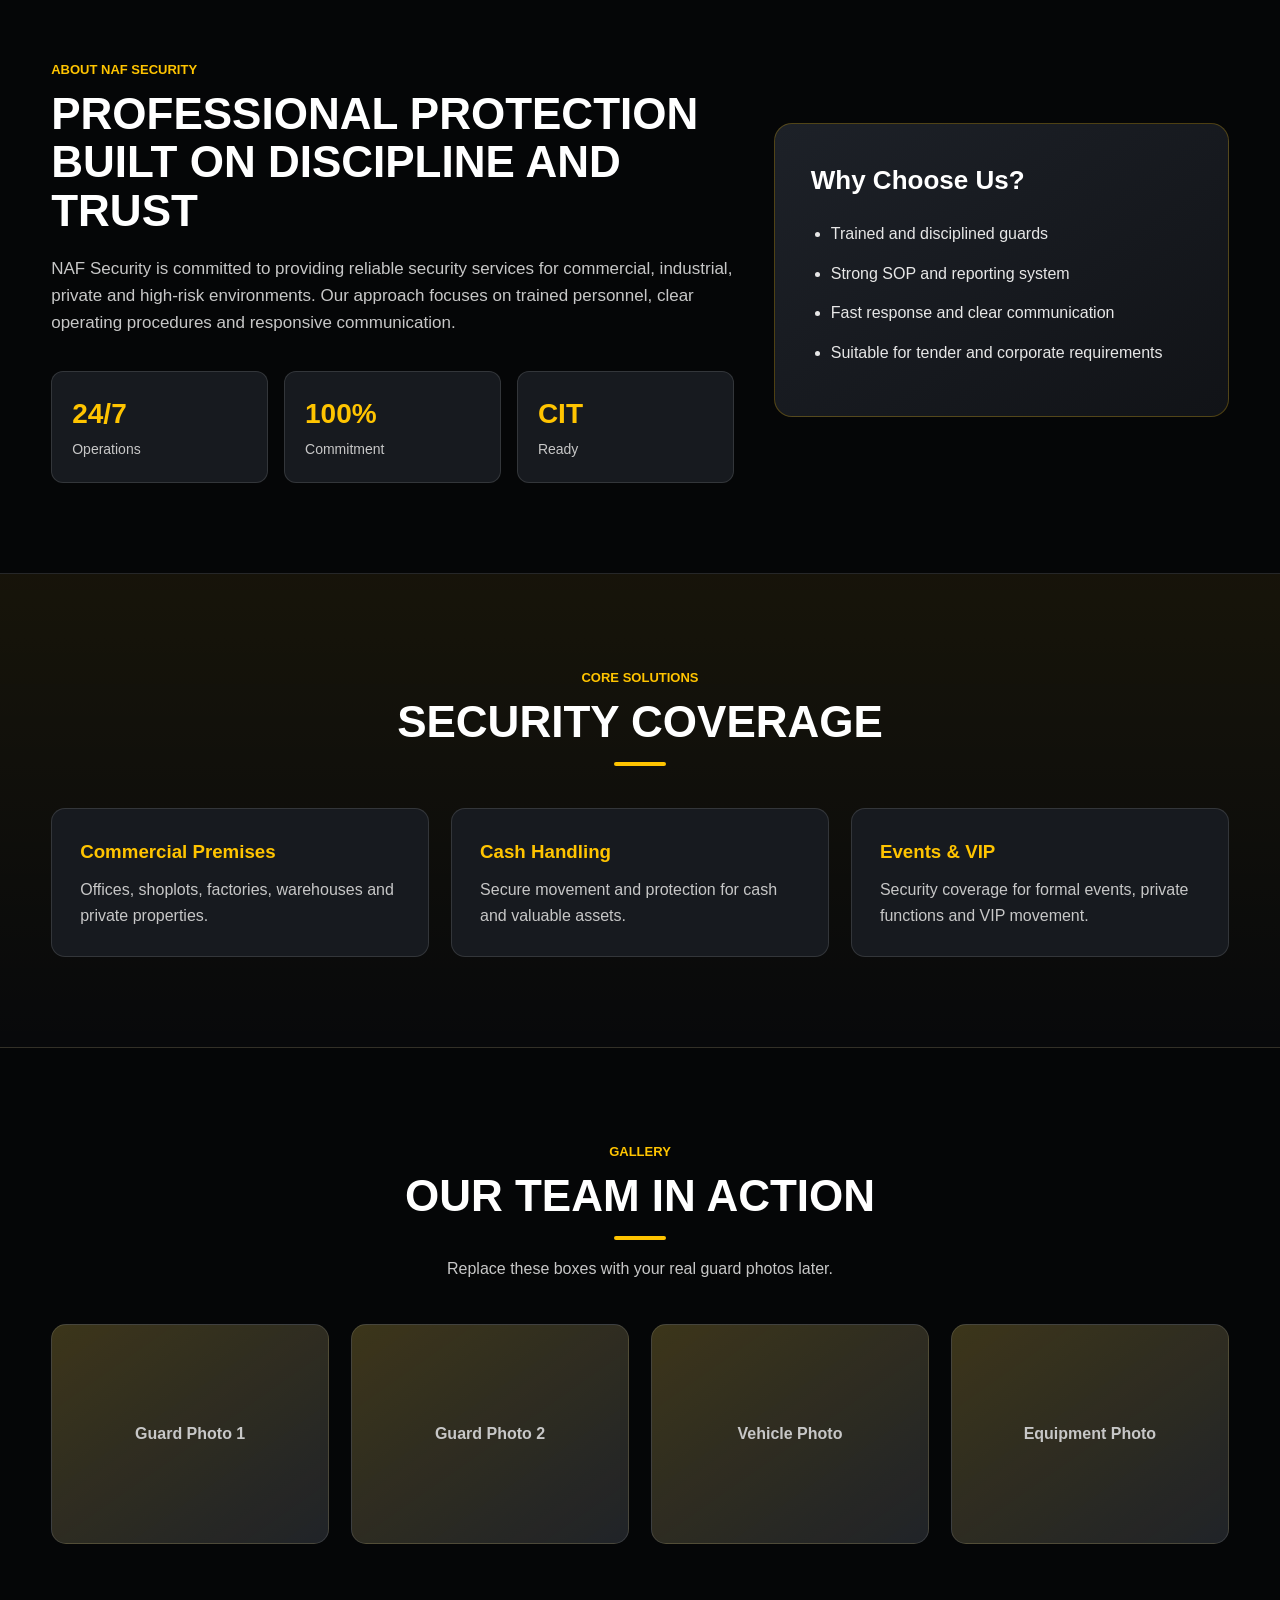
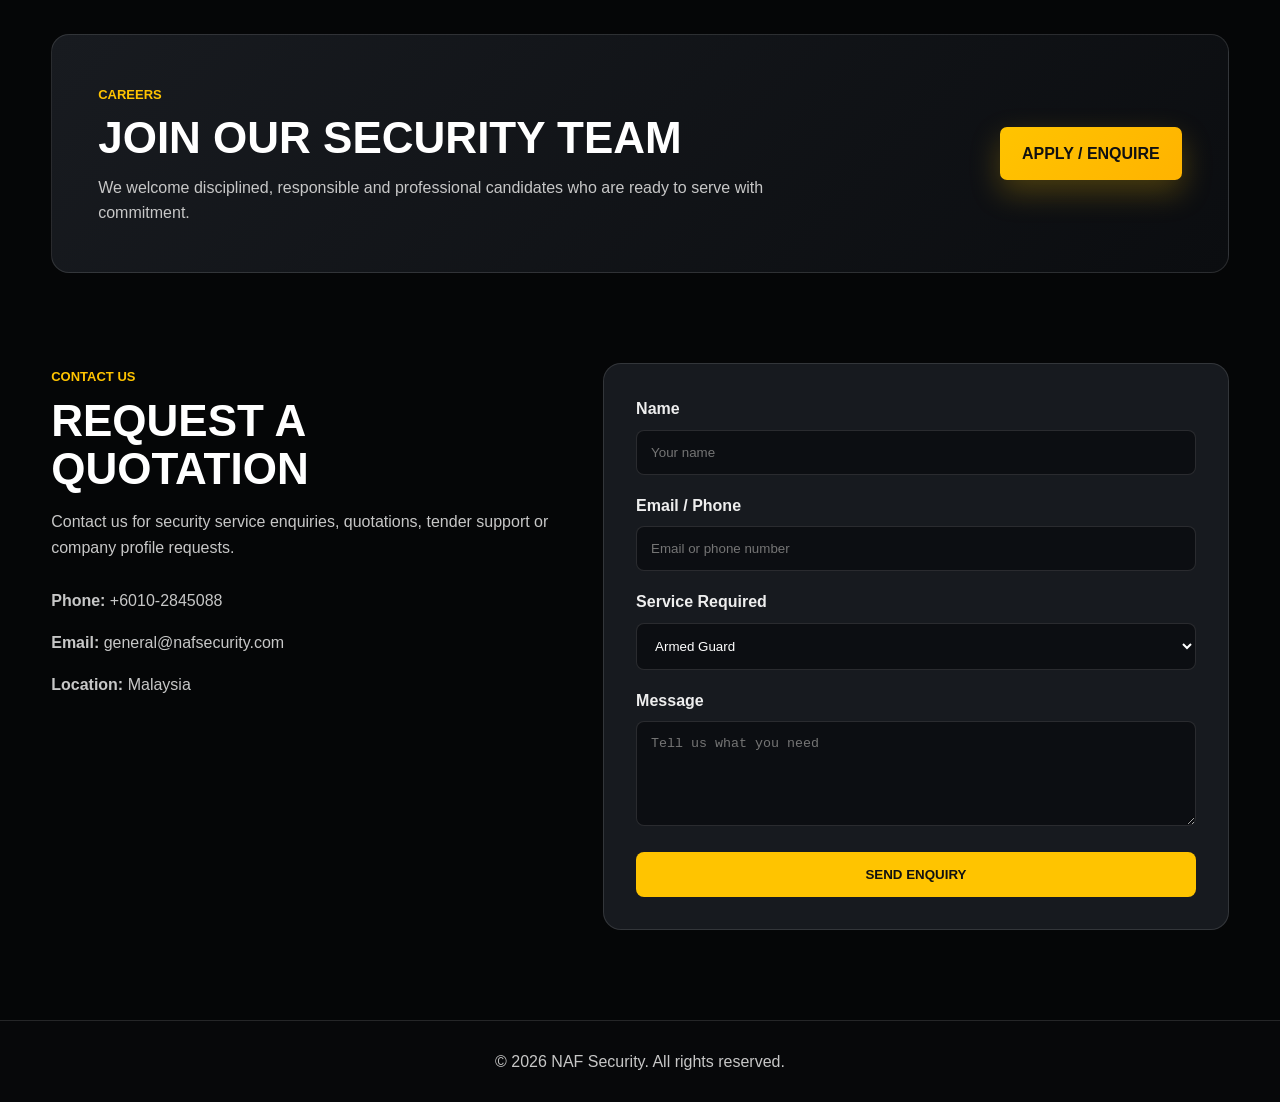
==== commit bb3f8095: "Update index.html" ====
--- a/index.html
+++ b/index.html
@@ -12,7 +12,7 @@
   <header class="site-header" id="top">
     <nav class="navbar">
       <a href="#top" class="brand" aria-label="NAF Security Home">
-        <div class="brand-mark">🛡</div>
+        <img src="Logo NAF.png" alt="NAF Security Logo" class="brand-logo">
         <div>
           <span class="brand-main">NAF</span>
           <span class="brand-sub">SECURITY</span>
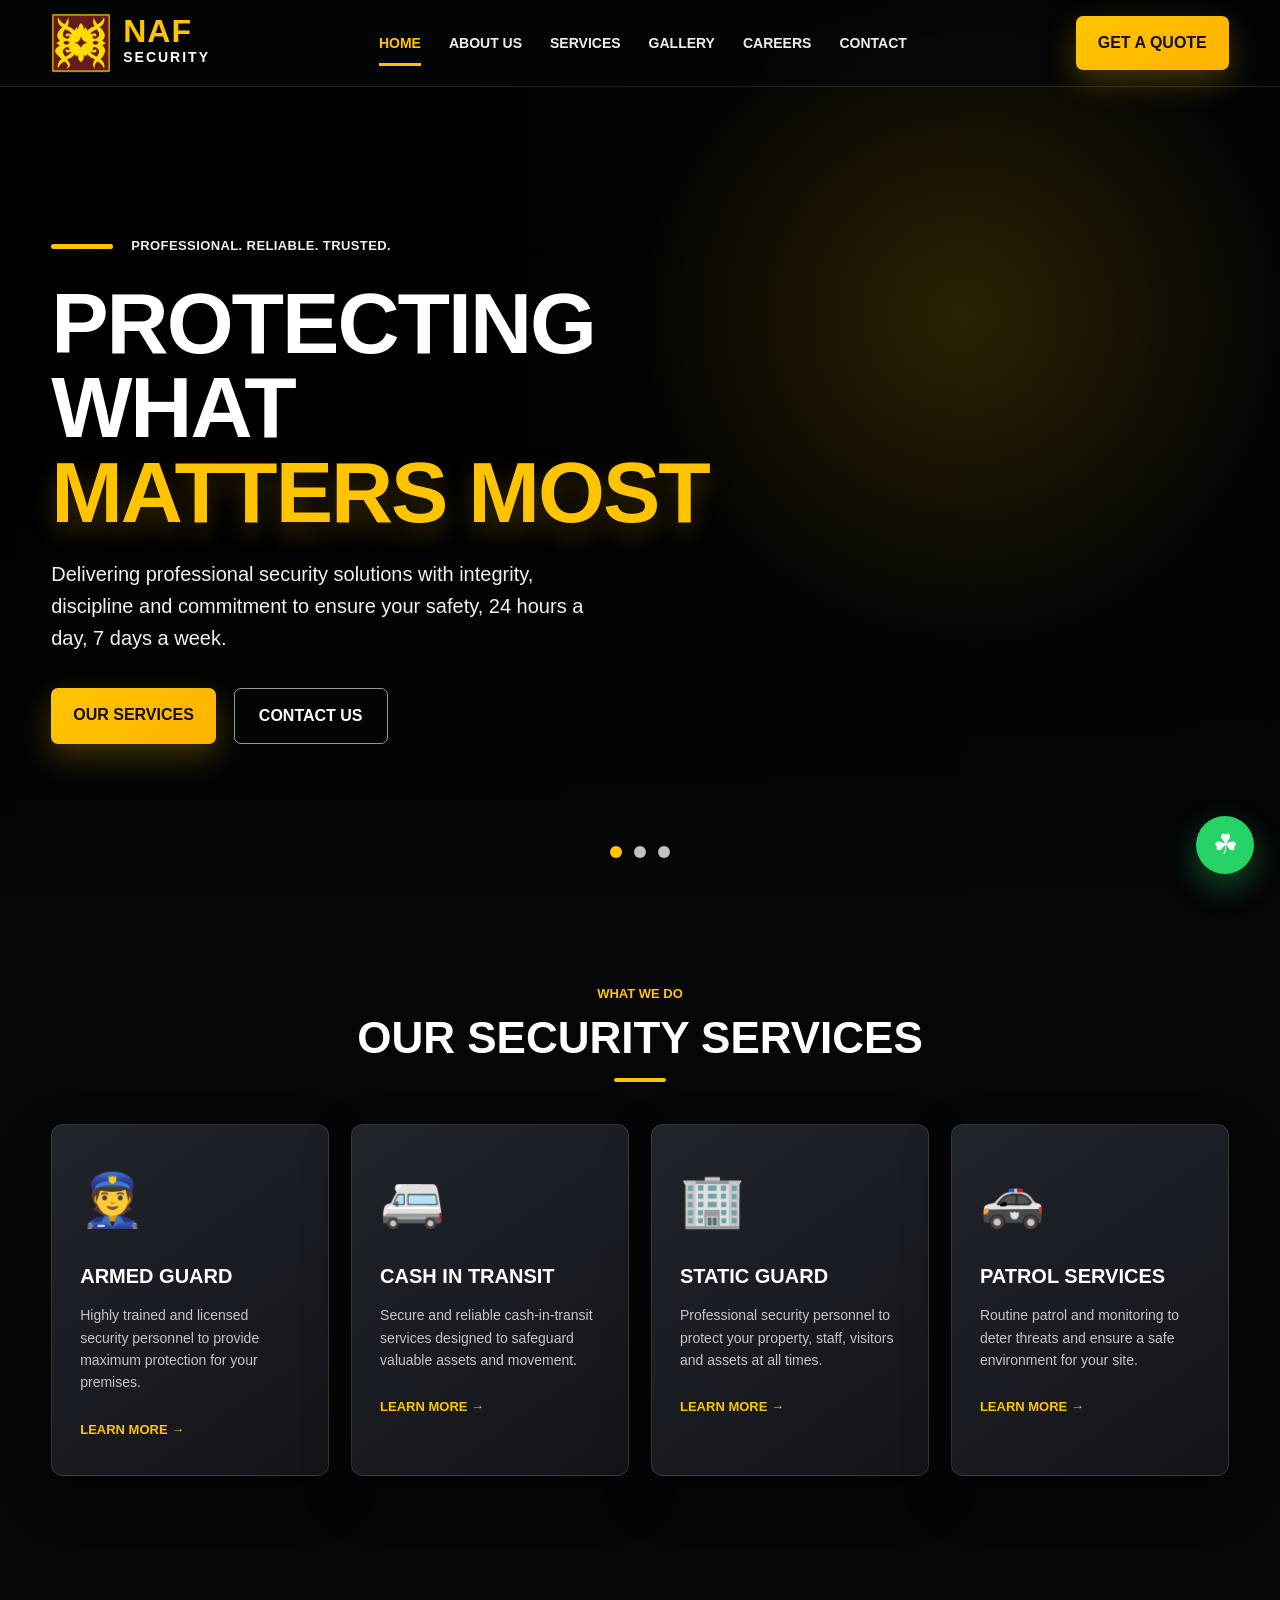
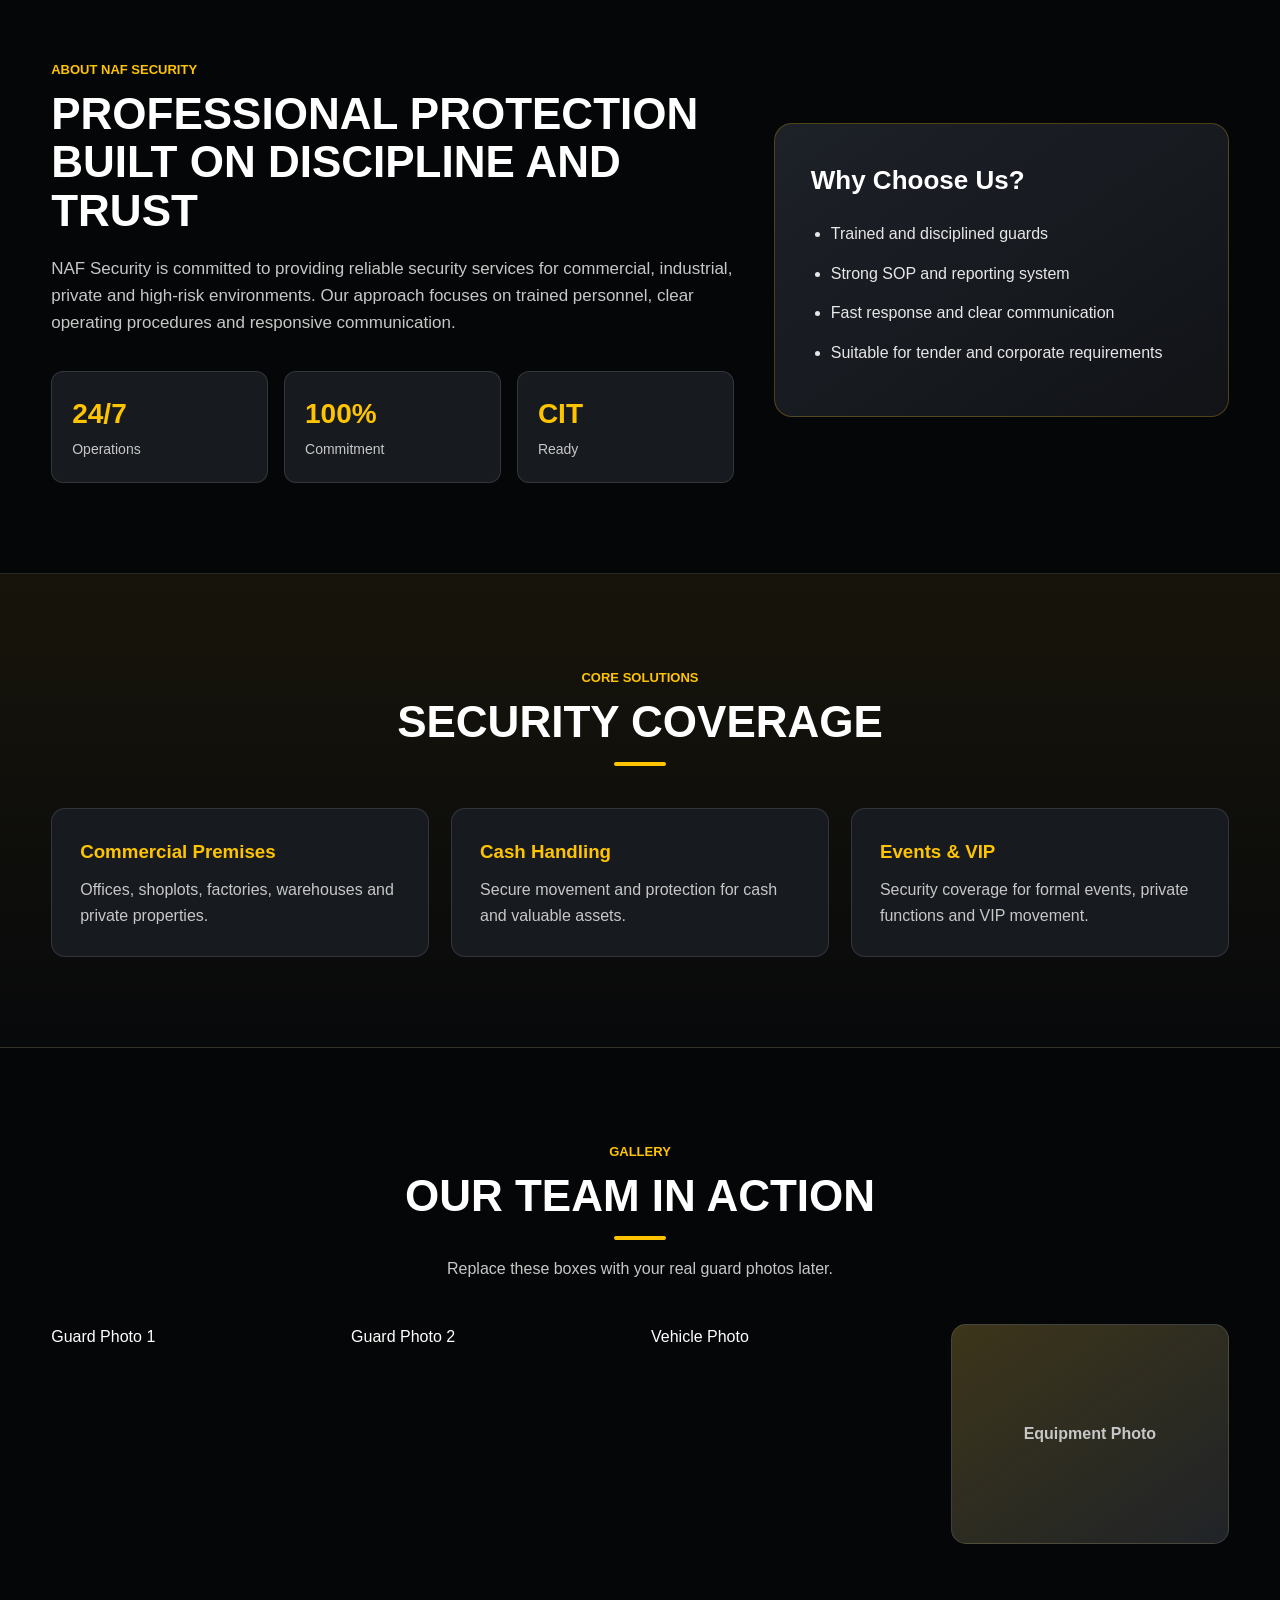
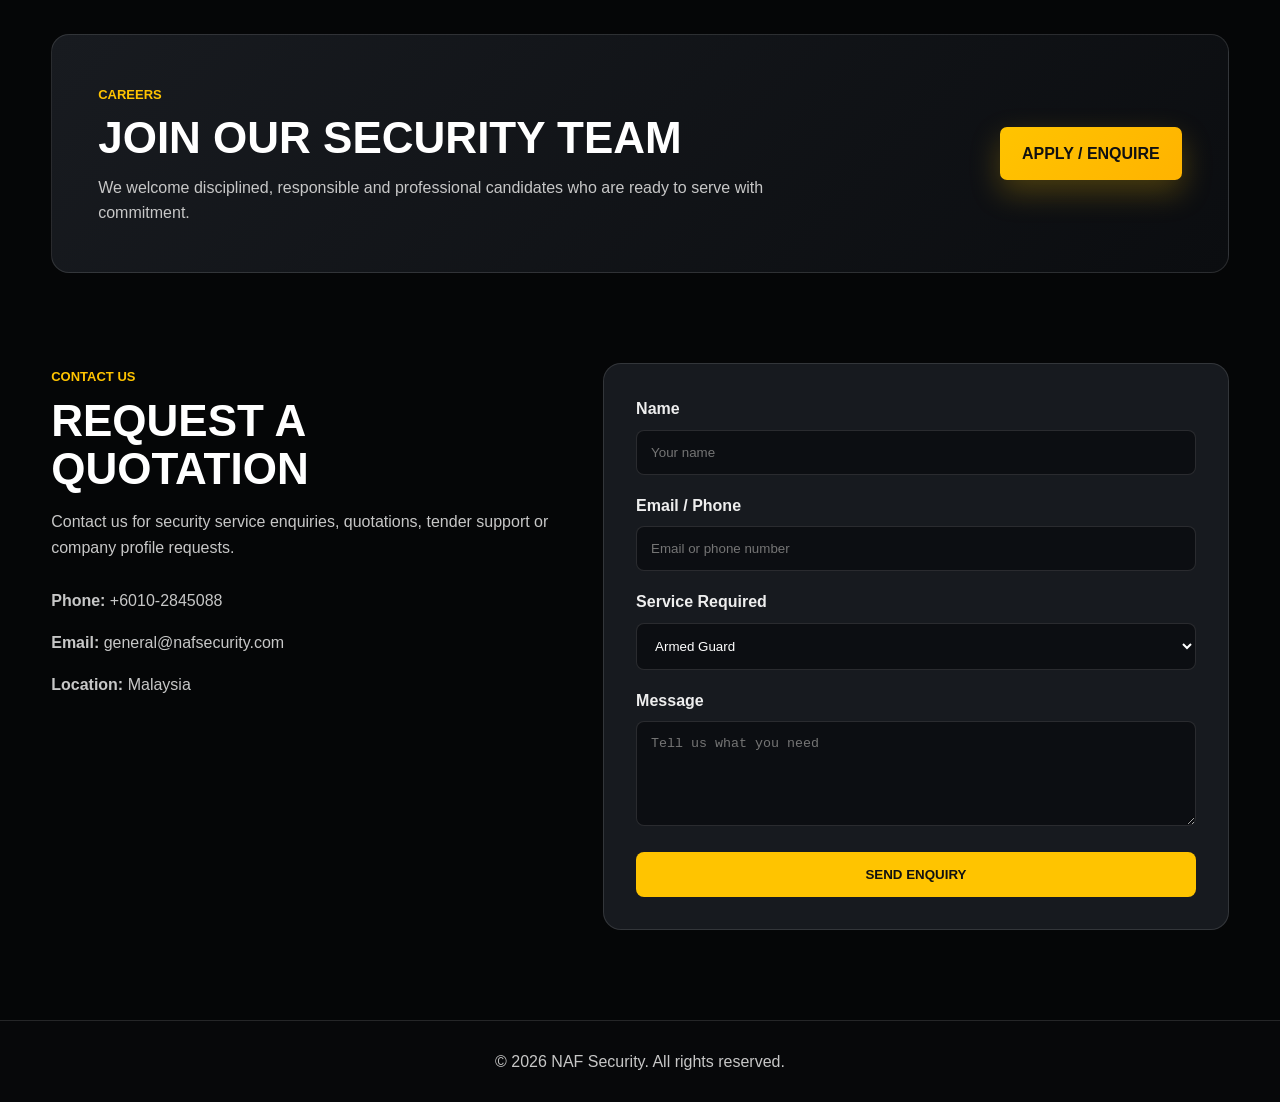
==== commit 75db45e3: "Update index.html" ====
--- a/index.html
+++ b/index.html
@@ -160,9 +160,9 @@
       </div>
 
       <div class="gallery-grid">
-        <div class="gallery-box">Guard Photo 1</div>
-        <div class="gallery-box">Guard Photo 2</div>
-        <div class="gallery-box">Vehicle Photo</div>
+        <div class="guard1.jpeg">Guard Photo 1</div>
+        <div class="guard2.jpeg">Guard Photo 2</div>
+        <div class="vehicle.jpeg">Vehicle Photo</div>
         <div class="gallery-box">Equipment Photo</div>
       </div>
     </section>
--- a/style.css
+++ b/style.css
@@ -56,6 +56,12 @@
   align-items: center;
   gap: 12px;
   font-weight: 900;
+}
+
+.brand-logo {
+  width: 60px;
+  height: 60px;
+  object-fit: contain;
 }
 
 .brand-mark {
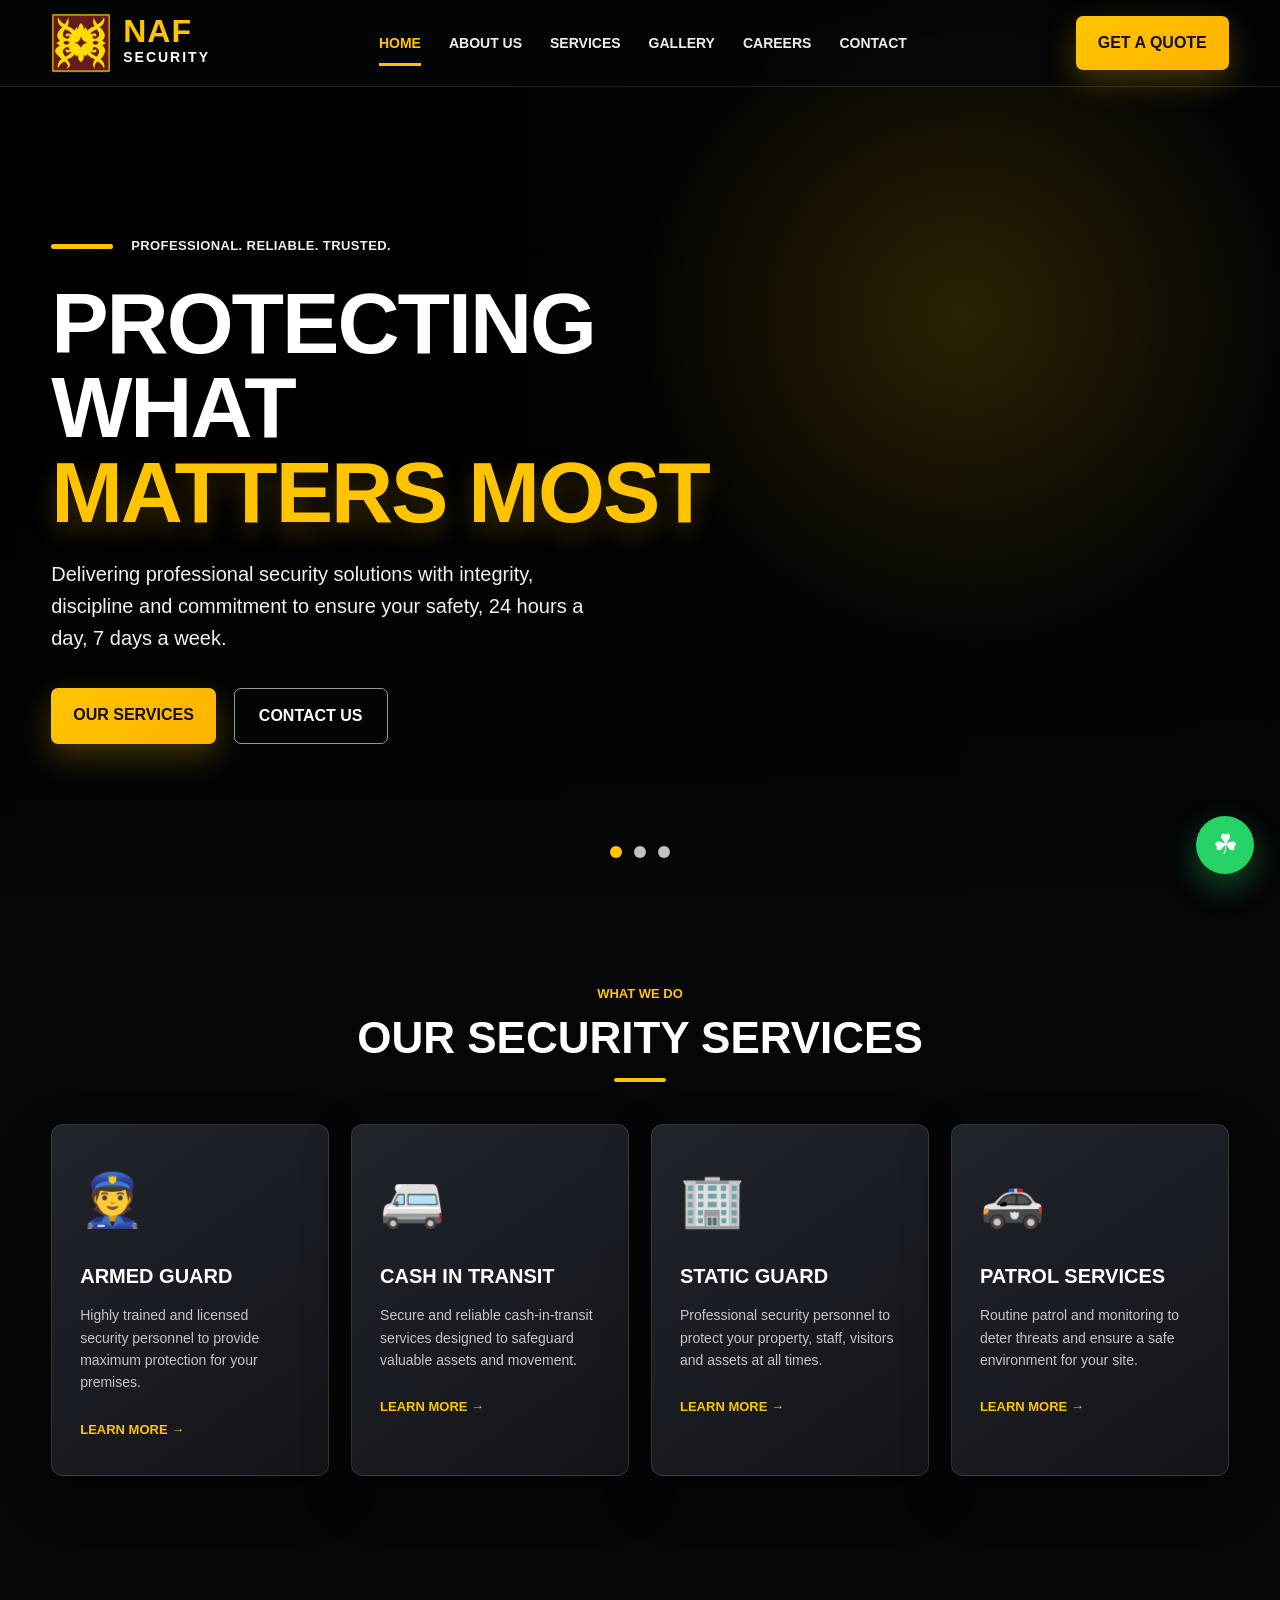
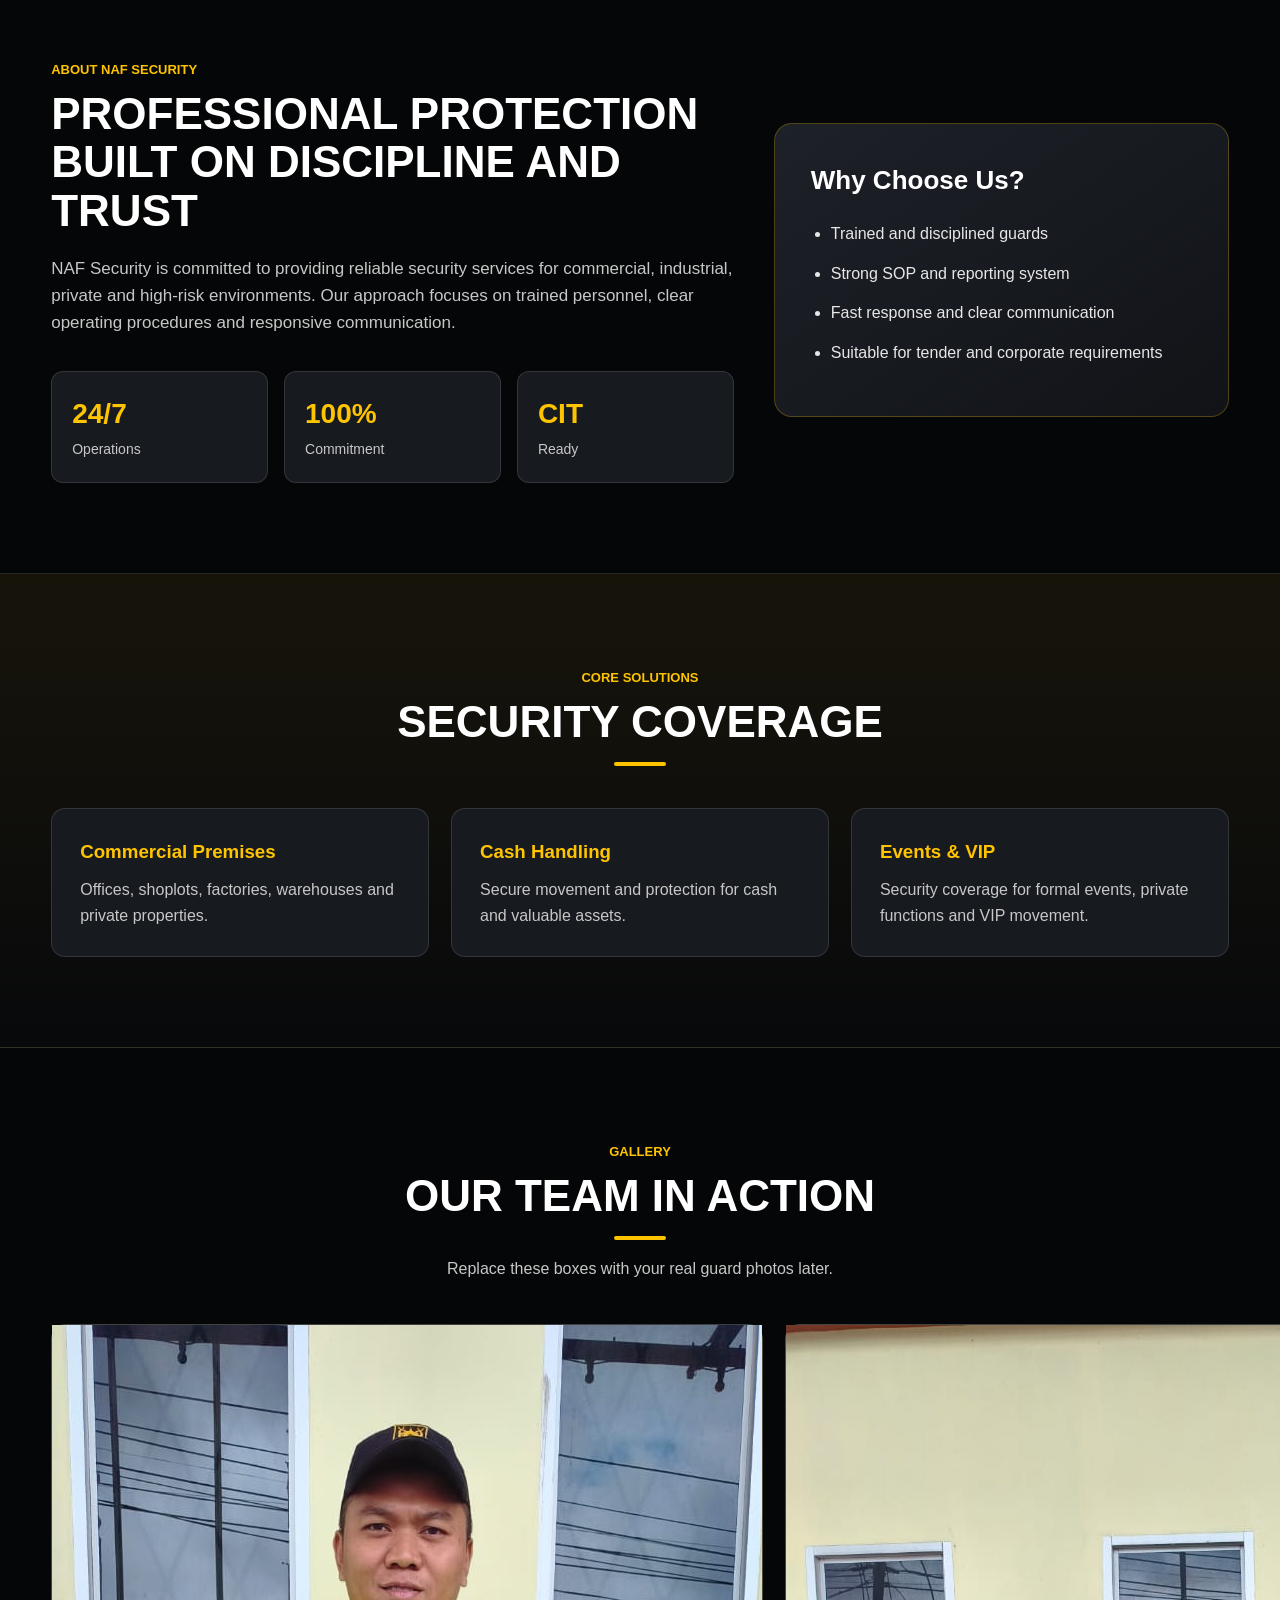
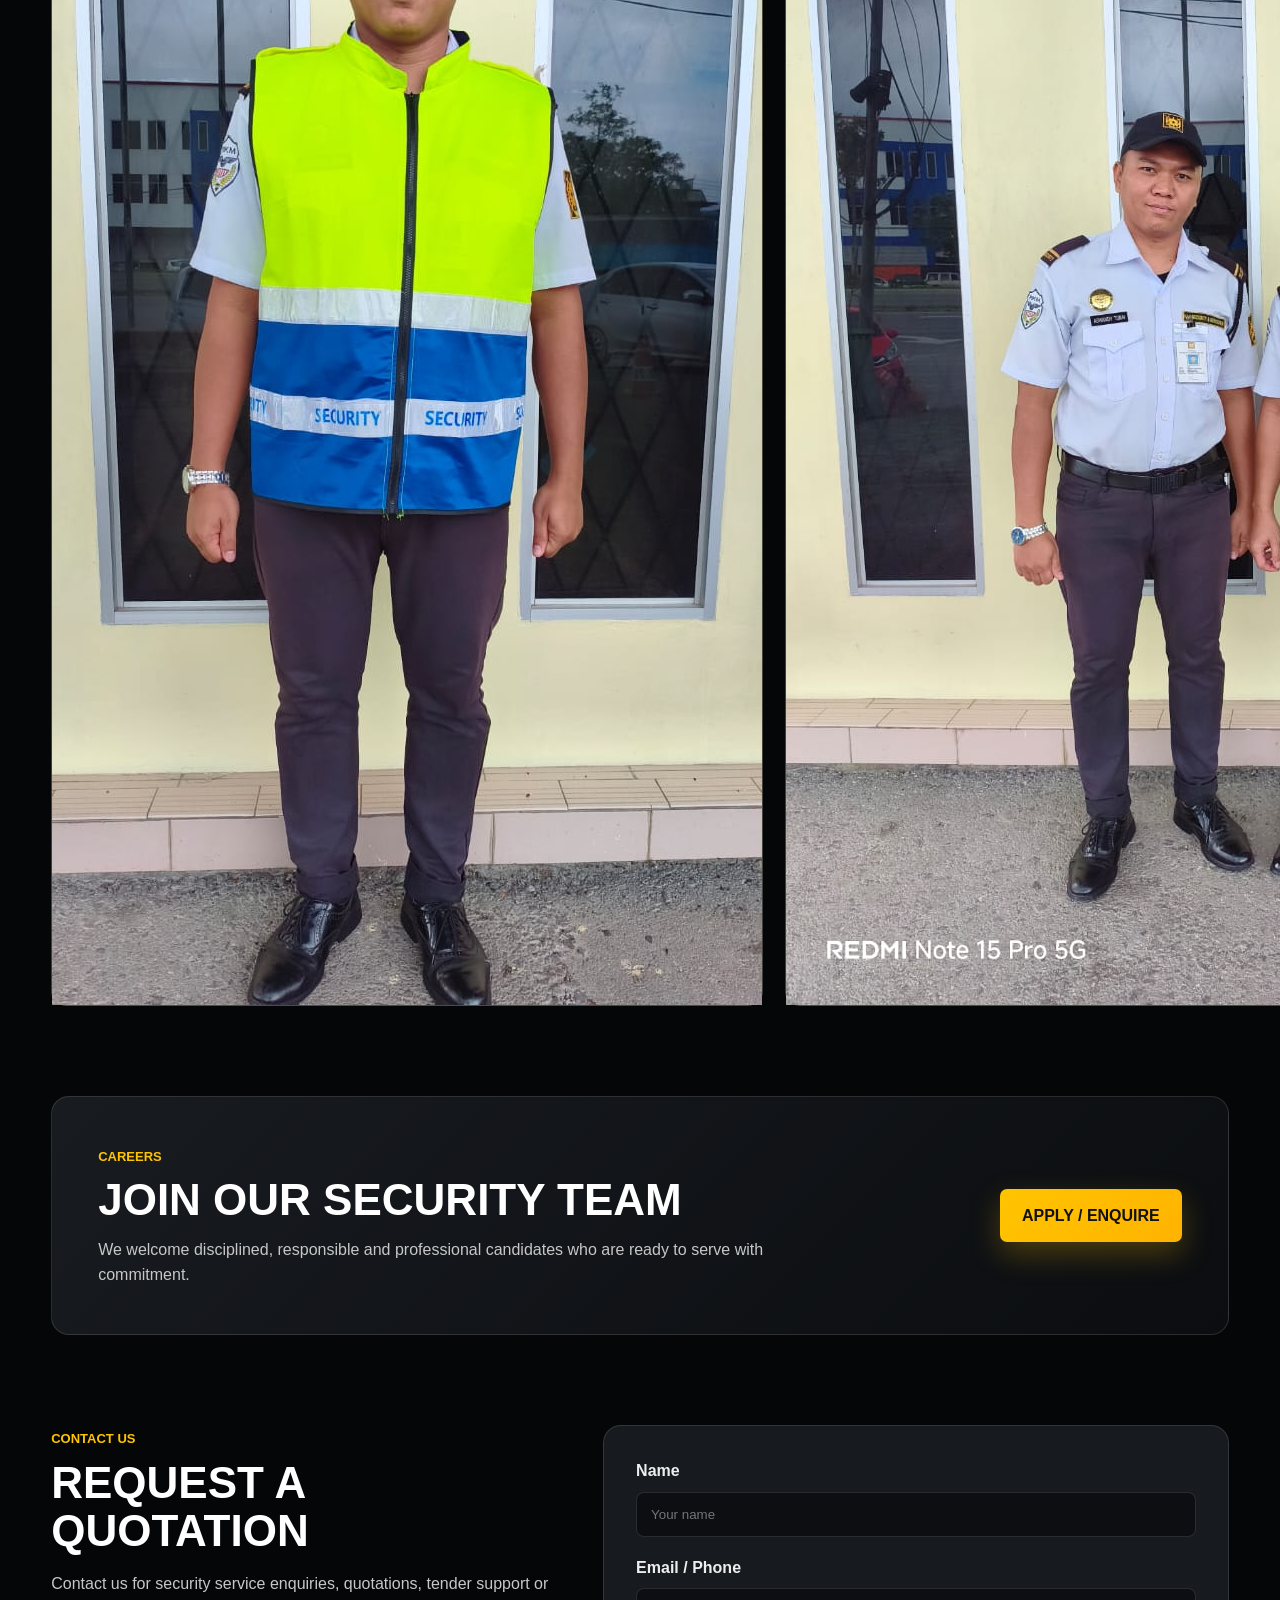
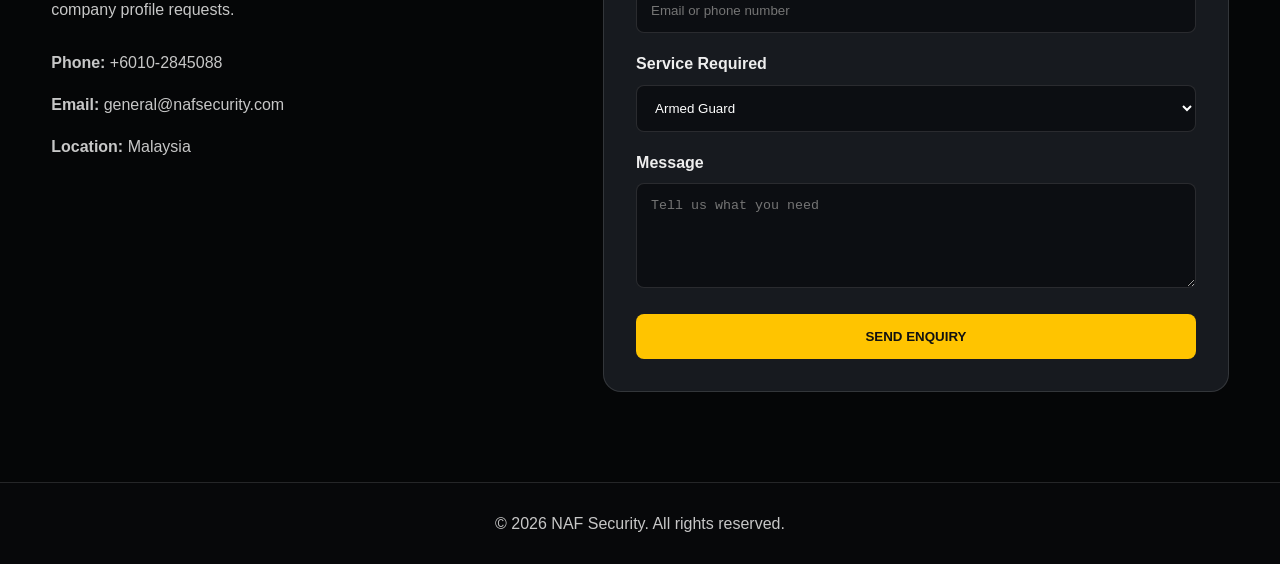
==== commit a9636bd2: "Update index.html" ====
--- a/index.html
+++ b/index.html
@@ -159,12 +159,23 @@
         <p class="section-subtitle">Replace these boxes with your real guard photos later.</p>
       </div>
 
-      <div class="gallery-grid">
-        <div class="guard1.jpeg">Guard Photo 1</div>
-        <div class="guard2.jpeg">Guard Photo 2</div>
-        <div class="vehicle.jpeg">Vehicle Photo</div>
-        <div class="gallery-box">Equipment Photo</div>
-      </div>
+    <div class="gallery-grid">
+      <div class="gallery-box">
+         <img src="guard1.jpeg" alt="NAF Security guard">
+      </div>
+
+  <div class="gallery-box">
+    <img src="guard2.jpeg" alt="NAF Security guard team">
+  </div>
+
+  <div class="gallery-box">
+    <img src="vehicle.jpeg" alt="NAF Security vehicle">
+  </div>
+
+  <div class="gallery-box">
+    <img src="images/equipment.jpg" alt="NAF Security equipment">
+  </div>
+</div>
     </section>
 
     <section class="section careers-section" id="careers">
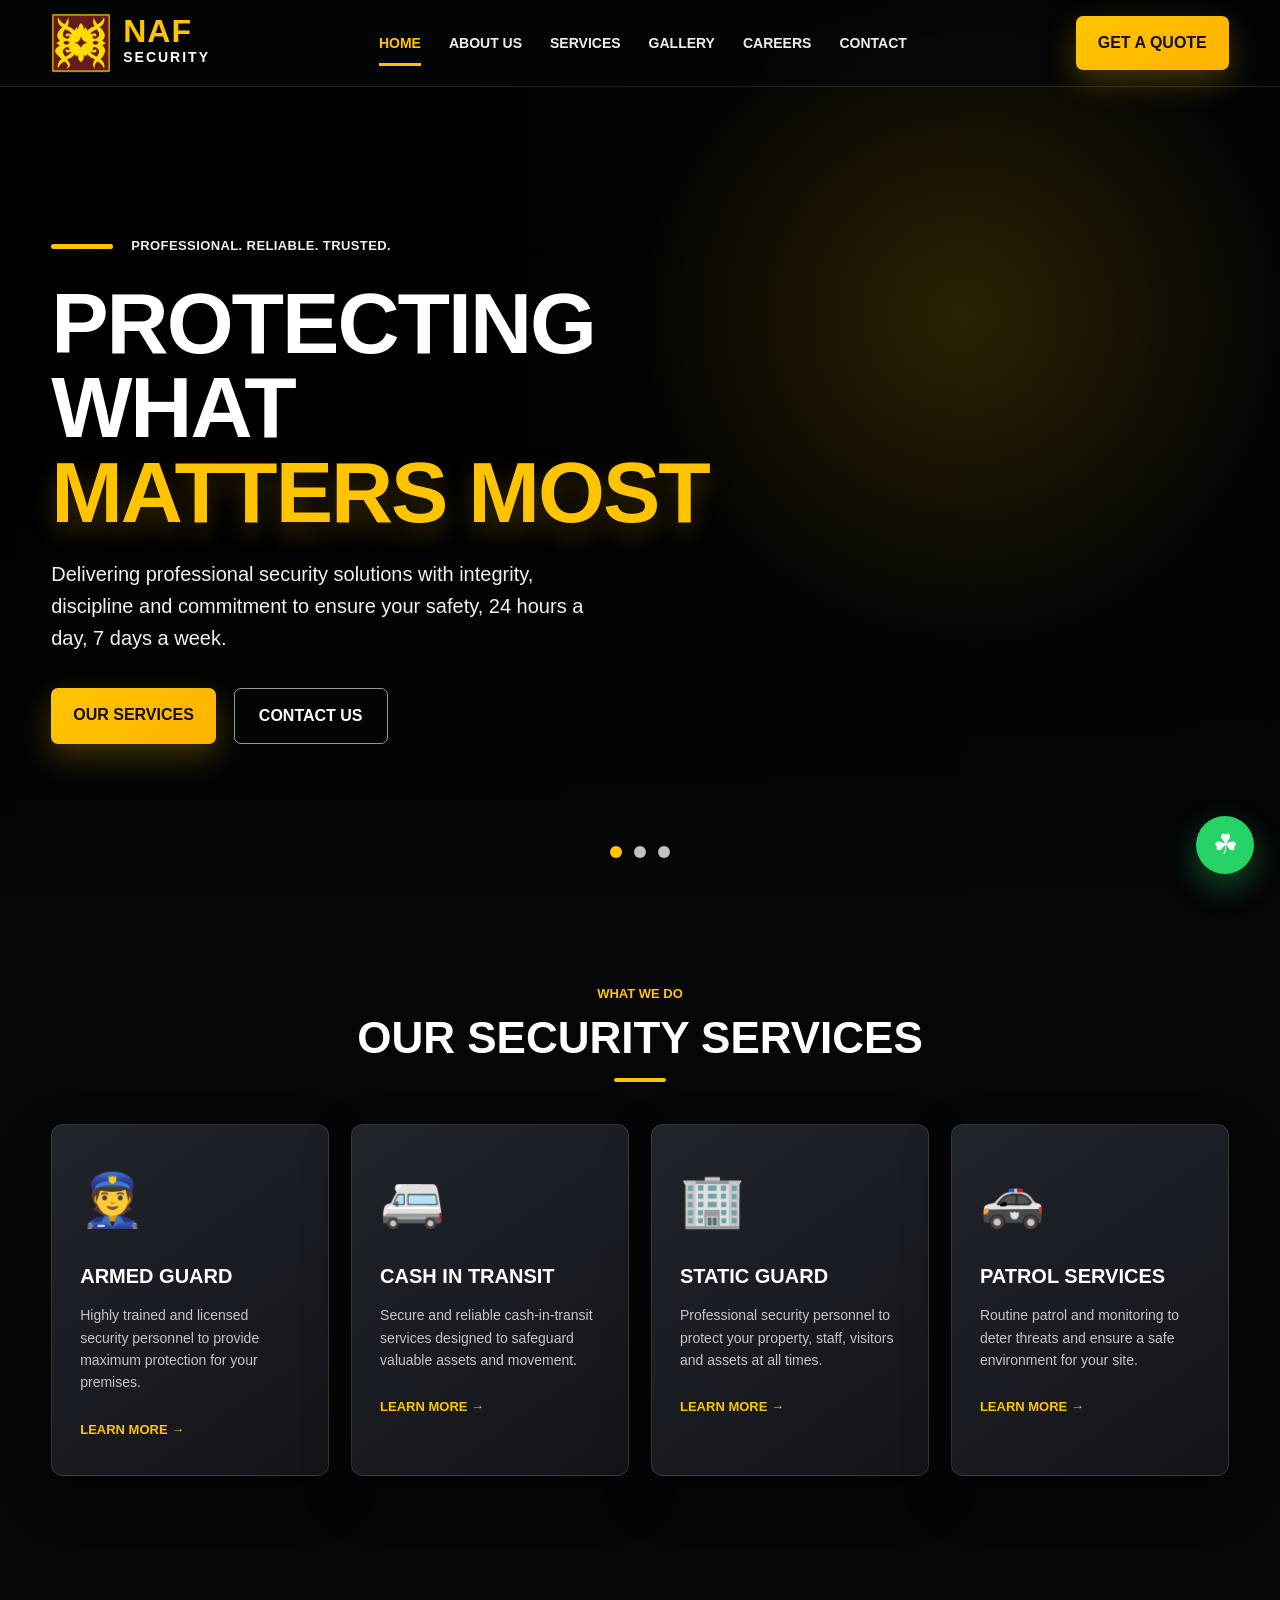
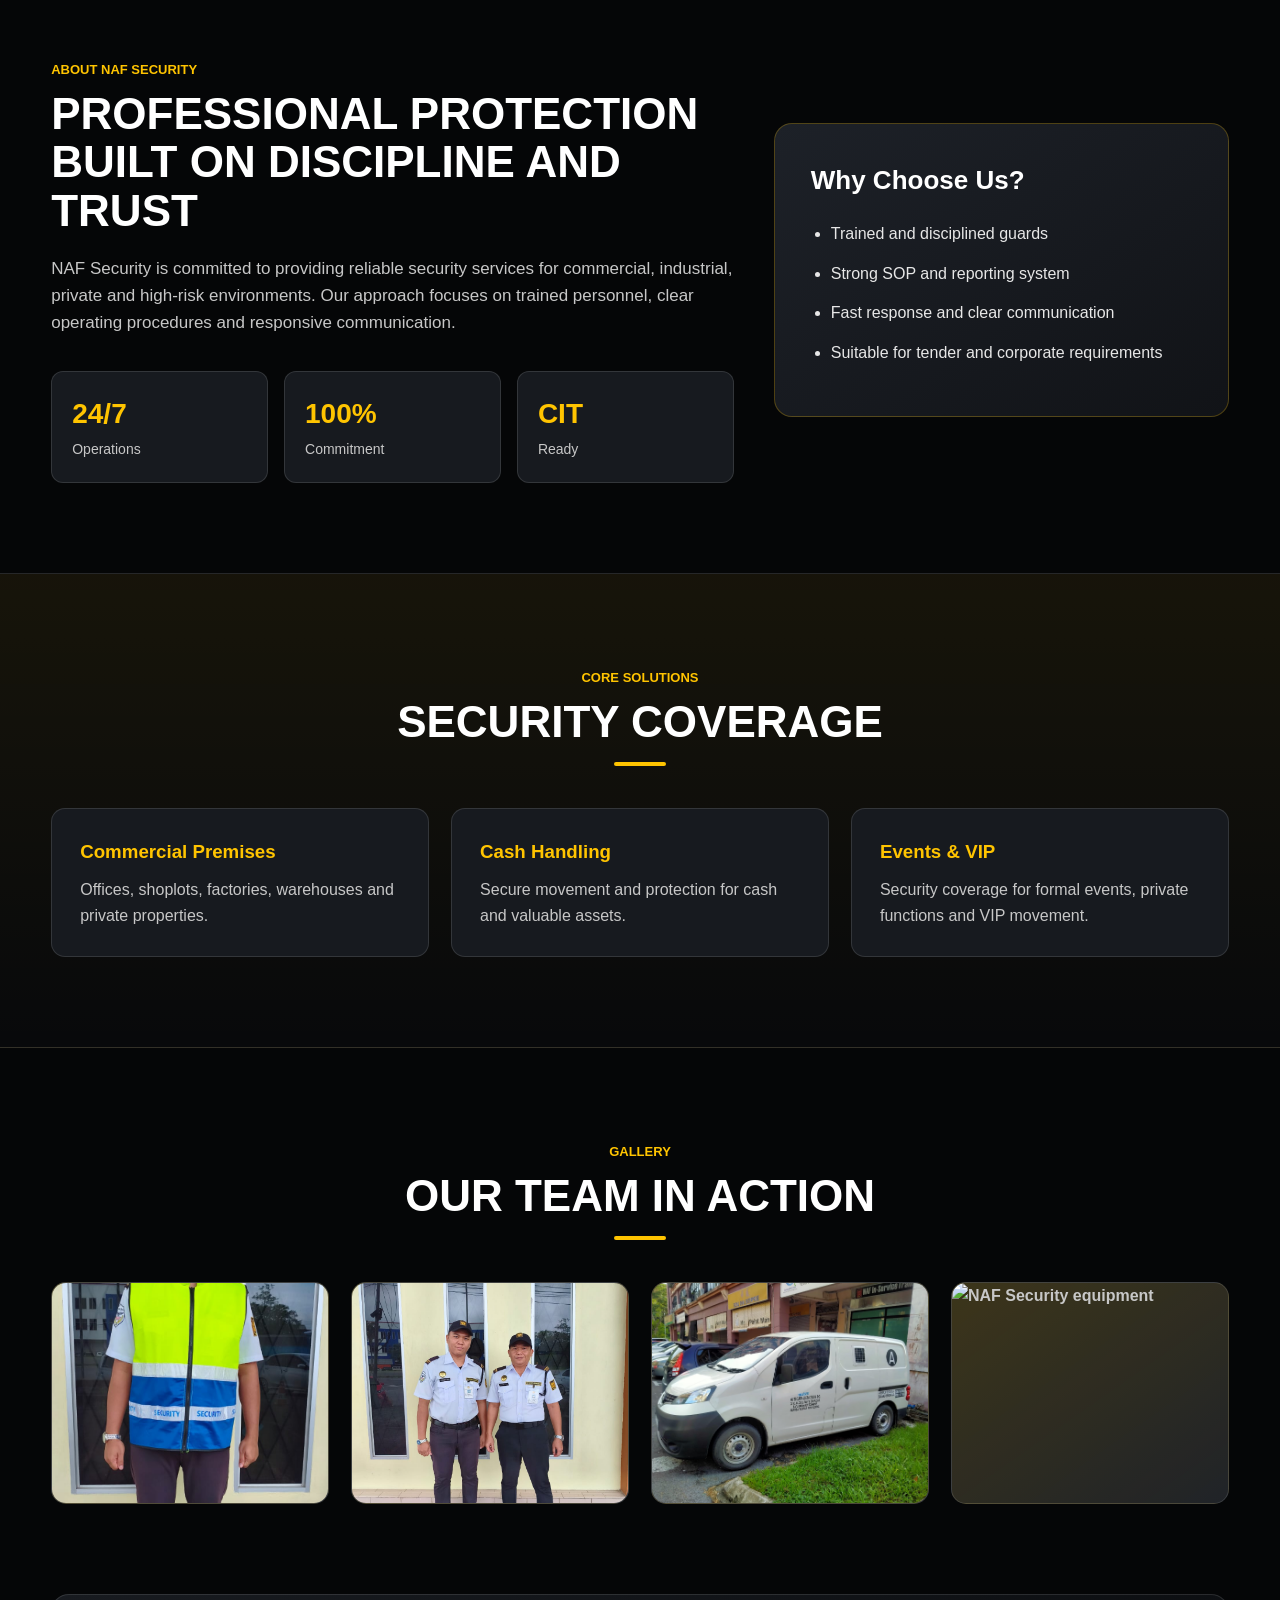
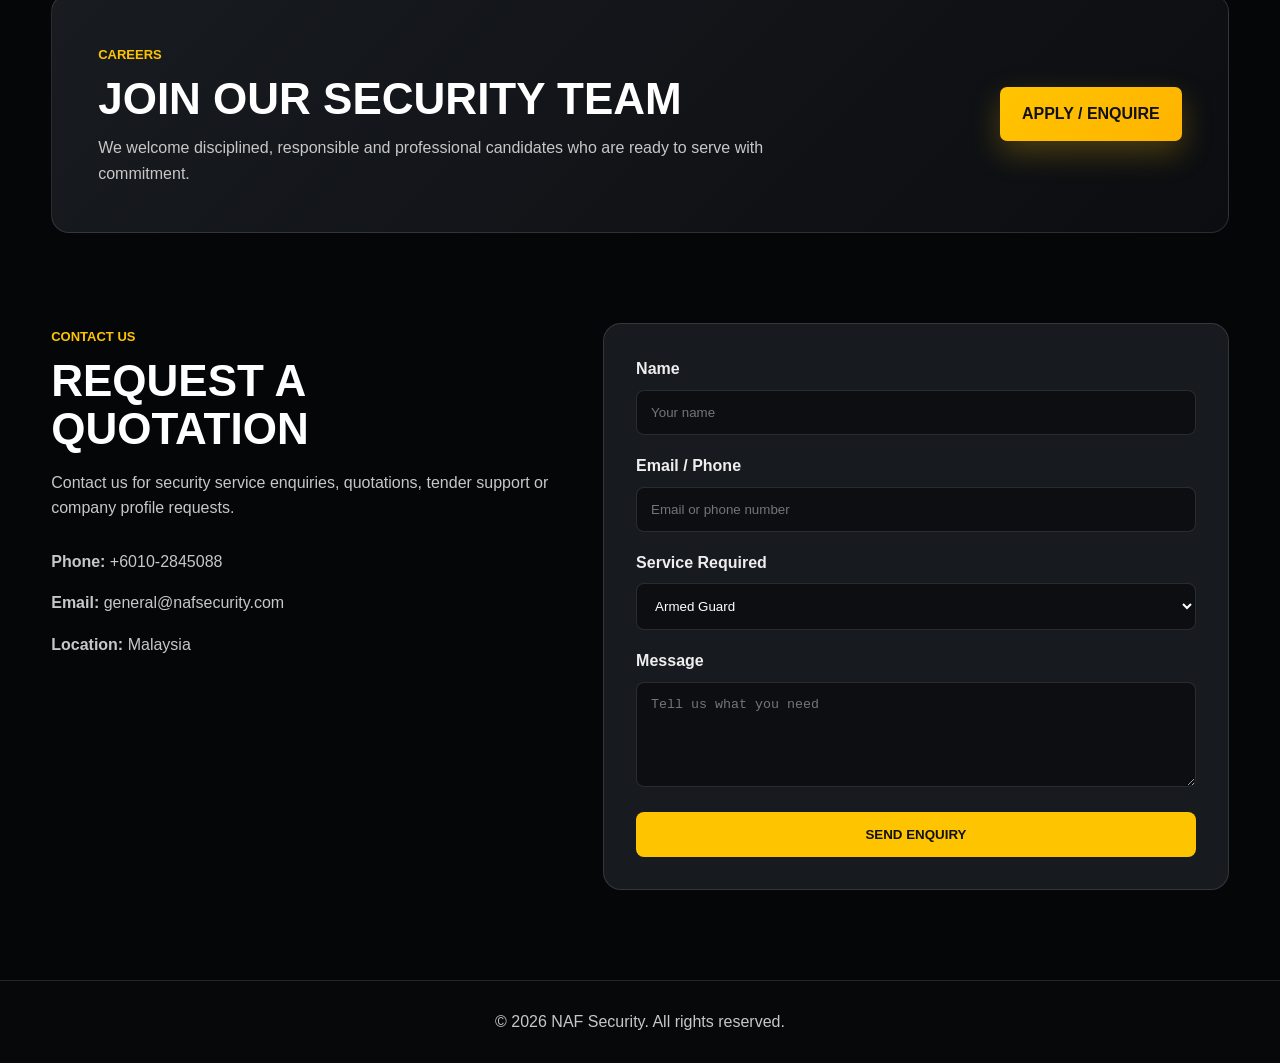
==== commit bf7ac18a: "Update index.html" ====
--- a/index.html
+++ b/index.html
@@ -156,7 +156,6 @@
       <div class="section-title">
         <span>Gallery</span>
         <h2>Our Team in Action</h2>
-        <p class="section-subtitle">Replace these boxes with your real guard photos later.</p>
       </div>
 
     <div class="gallery-grid">
--- a/style.css
+++ b/style.css
@@ -454,6 +454,17 @@
   place-items: center;
   color: var(--muted);
   font-weight: 800;
+}
+
+.gallery-box {
+  overflow: hidden;
+}
+
+.gallery-box img {
+  width: 100%;
+  height: 220px;
+  object-fit: cover;
+  display: block;
 }
 
 .careers-section {
